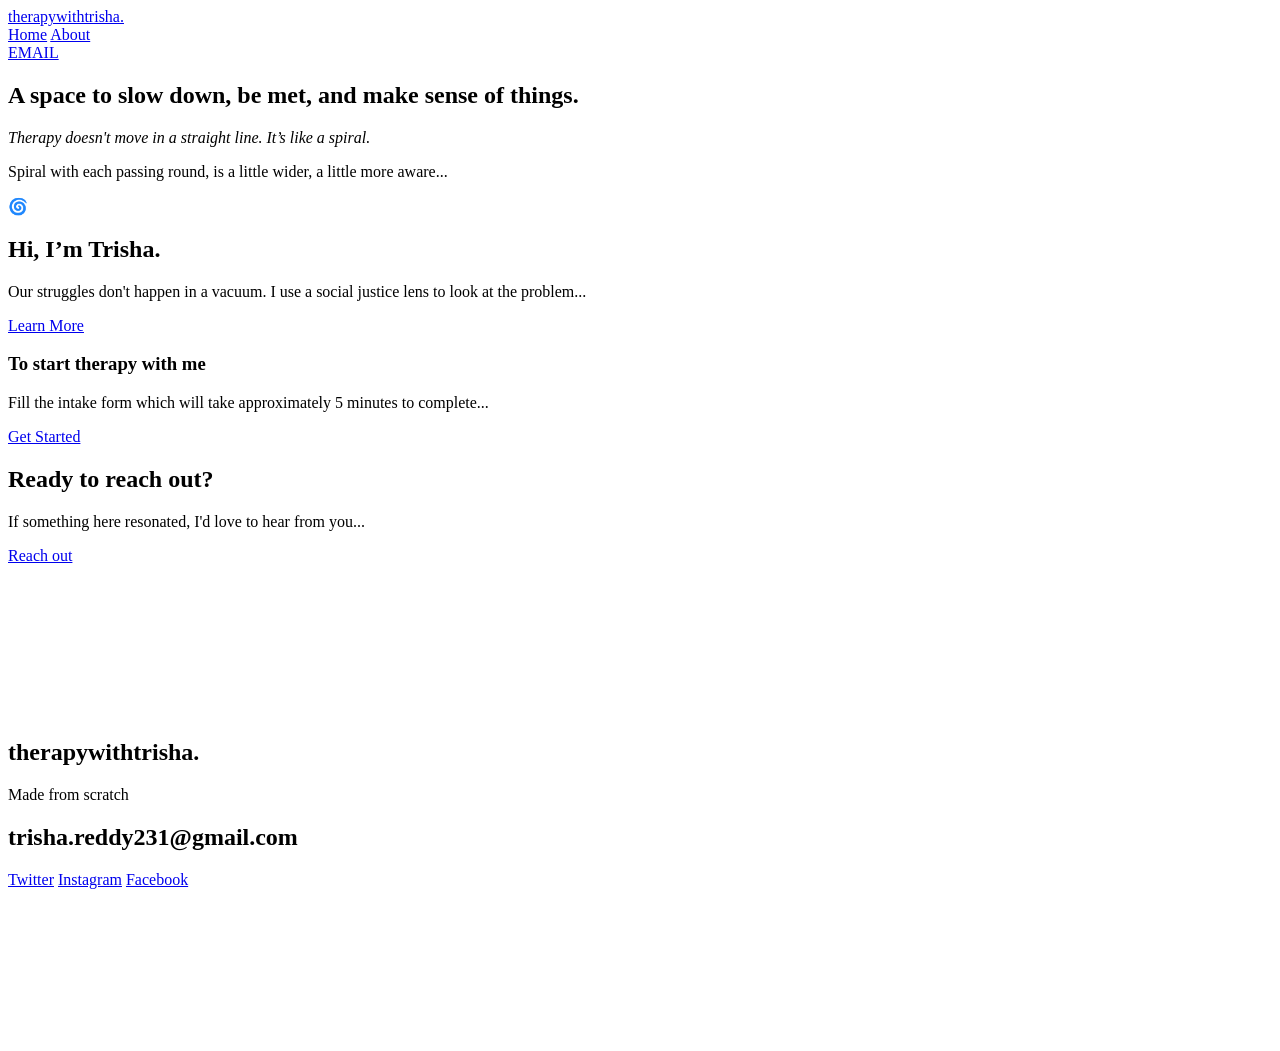
==== index.html @ 85e1a554 "barebones" ====
<!DOCTYPE html>
<html lang="en">
<head>
    <meta charset="UTF-8">
    <meta name="viewport" content="width=device-width, initial-scale=1.0">
    <title>therapywithtrisha.</title>
    <link rel="stylesheet" href="styles.css">
</head>
<body>

    <div id="floatingCart" class="hidden"></div>

    <header class="site-header">
        <div class="logo"><a href="/">therapywithtrisha.</a></div>
        <nav class="main-nav">
            <a href="/" class="active">Home</a>
            <a href="/about">About</a>
        </nav>
        <div class="header-cta">
            <a href="mailto:trisha.reddy231@gmail.com?subject=New%20Intake" class="btn-email">EMAIL</a>
        </div>
    </header>

    <main id="page">
        
        <section class="page-section section-bright grid-engine" id="hero">
            <div class="text-block title-block">
                <h1>A space to slow down, be met, and make sense of things.</h1>
            </div>
            <div class="text-block body-block">
                <p><em>Therapy doesn't move in a straight line. It’s like a spiral.</em></p>
                <p>Spiral with each passing round, is a little wider, a little more aware...</p>
            </div>
            <div class="image-block spinning-spiral">
                <div class="spiral-graphic">🌀</div>
            </div>
        </section>

        <section class="page-section section-light grid-engine" id="intro">
            <div class="text-block">
                <h2>Hi, I’m Trisha.</h2>
                <p>Our struggles don't happen in a vacuum. I use a social justice lens to look at the problem...</p>
                <a href="/about" class="btn-primary">Learn More</a>
            </div>
        </section>

        <section class="page-section section-bright grid-engine" id="onboarding">
            <div class="text-block">
                <h3>To start therapy with me</h3>
                <p>Fill the intake form which will take approximately 5 minutes to complete...</p>
                <a href="https://forms.gle/PwJtNZRv6sQgYvtK6" target="_blank" class="btn-primary">Get Started</a>
            </div>
        </section>

        <section class="page-section section-bright interactive-bg" id="final-cta">
            <div class="text-block">
                <h2>Ready to reach out?</h2>
                <p>If something here resonated, I'd love to hear from you...</p>
                <a href="mailto:trisha.reddy231@gmail.com?subject=New%20Intake" class="btn-primary">Reach out</a>
            </div>
            <canvas id="canvas-conic"></canvas>
        </section>

    </main>

    <footer class="site-footer interactive-bg">
        <div class="footer-left">
            <h2>therapywithtrisha.</h2>
            <p>Made from scratch</p>
        </div>
        <div class="footer-right">
            <h2>trisha.reddy231@gmail.com</h2>
            <div class="social-links">
                <a href="#">Twitter</a>
                <a href="#">Instagram</a>
                <a href="#">Facebook</a>
            </div>
        </div>
        <canvas id="canvas-radial"></canvas>
    </footer>

    <script src="script.js"></script>
</body>
</html>
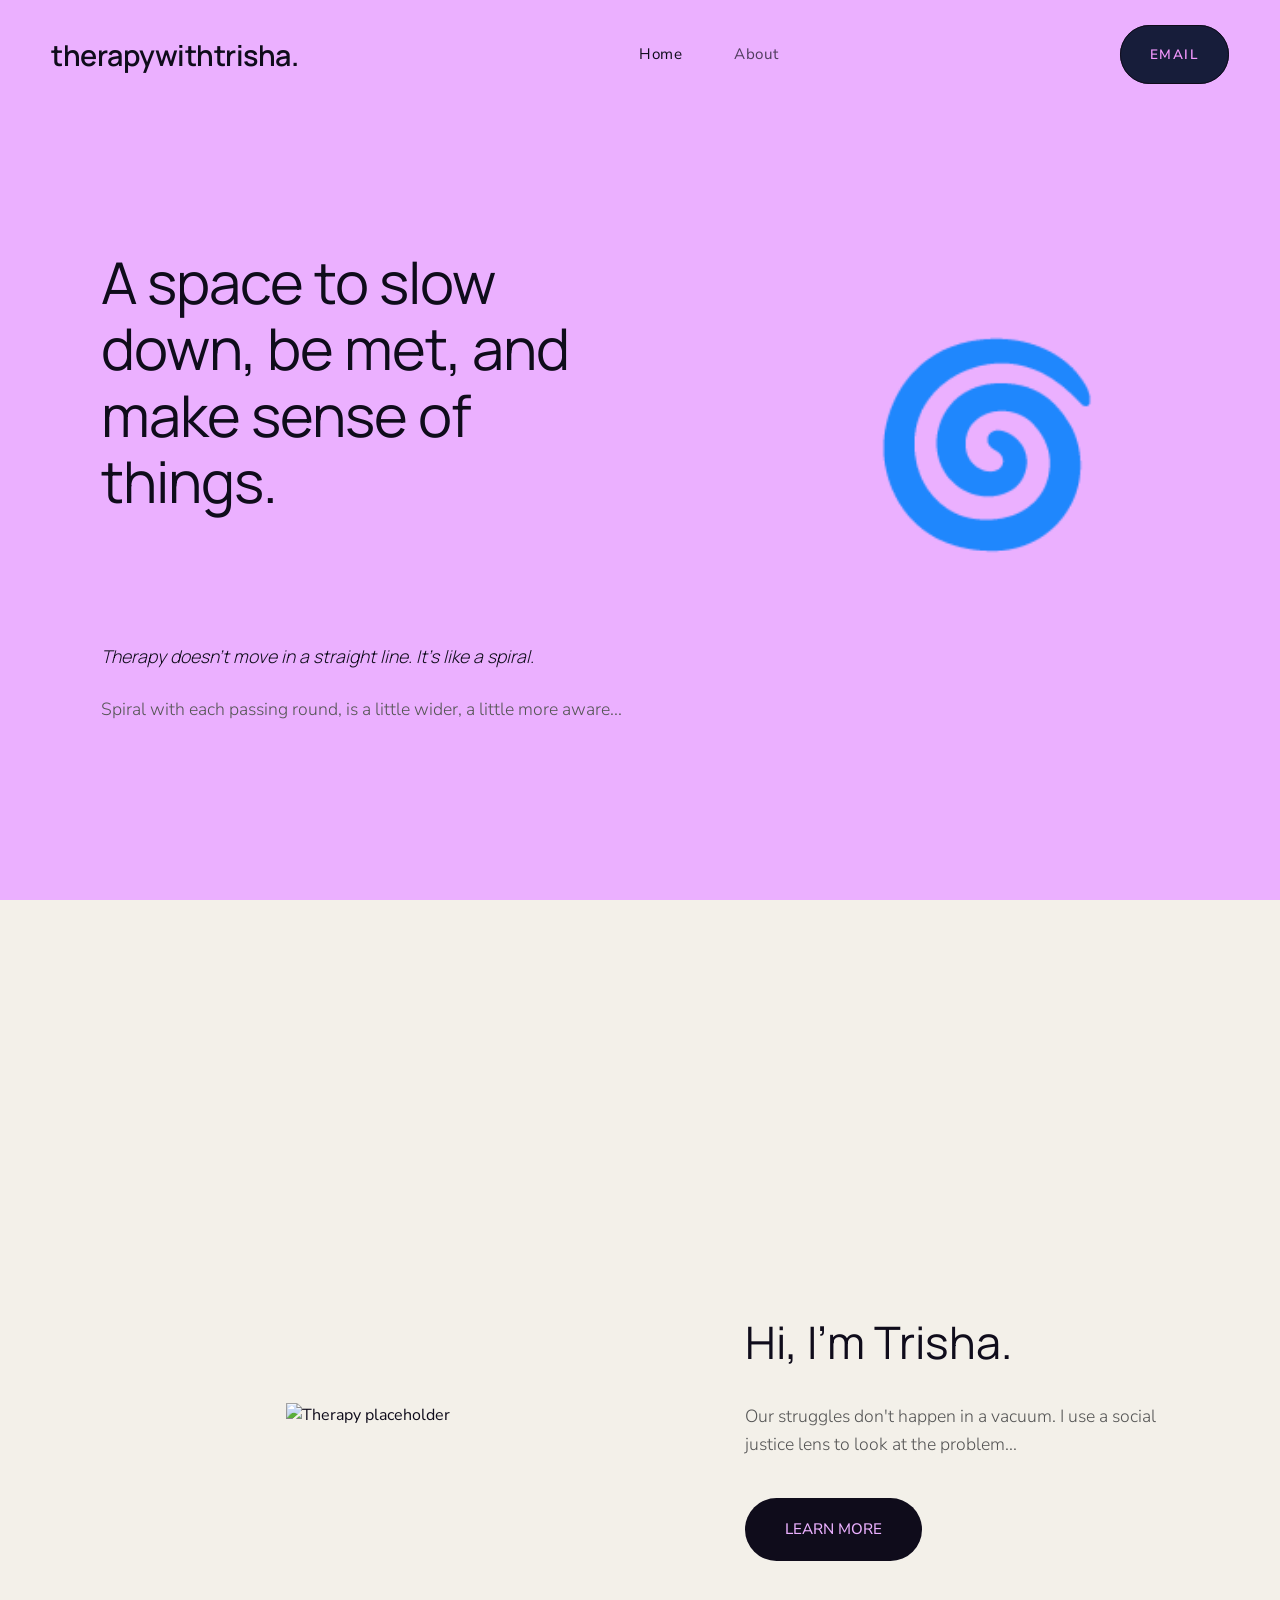
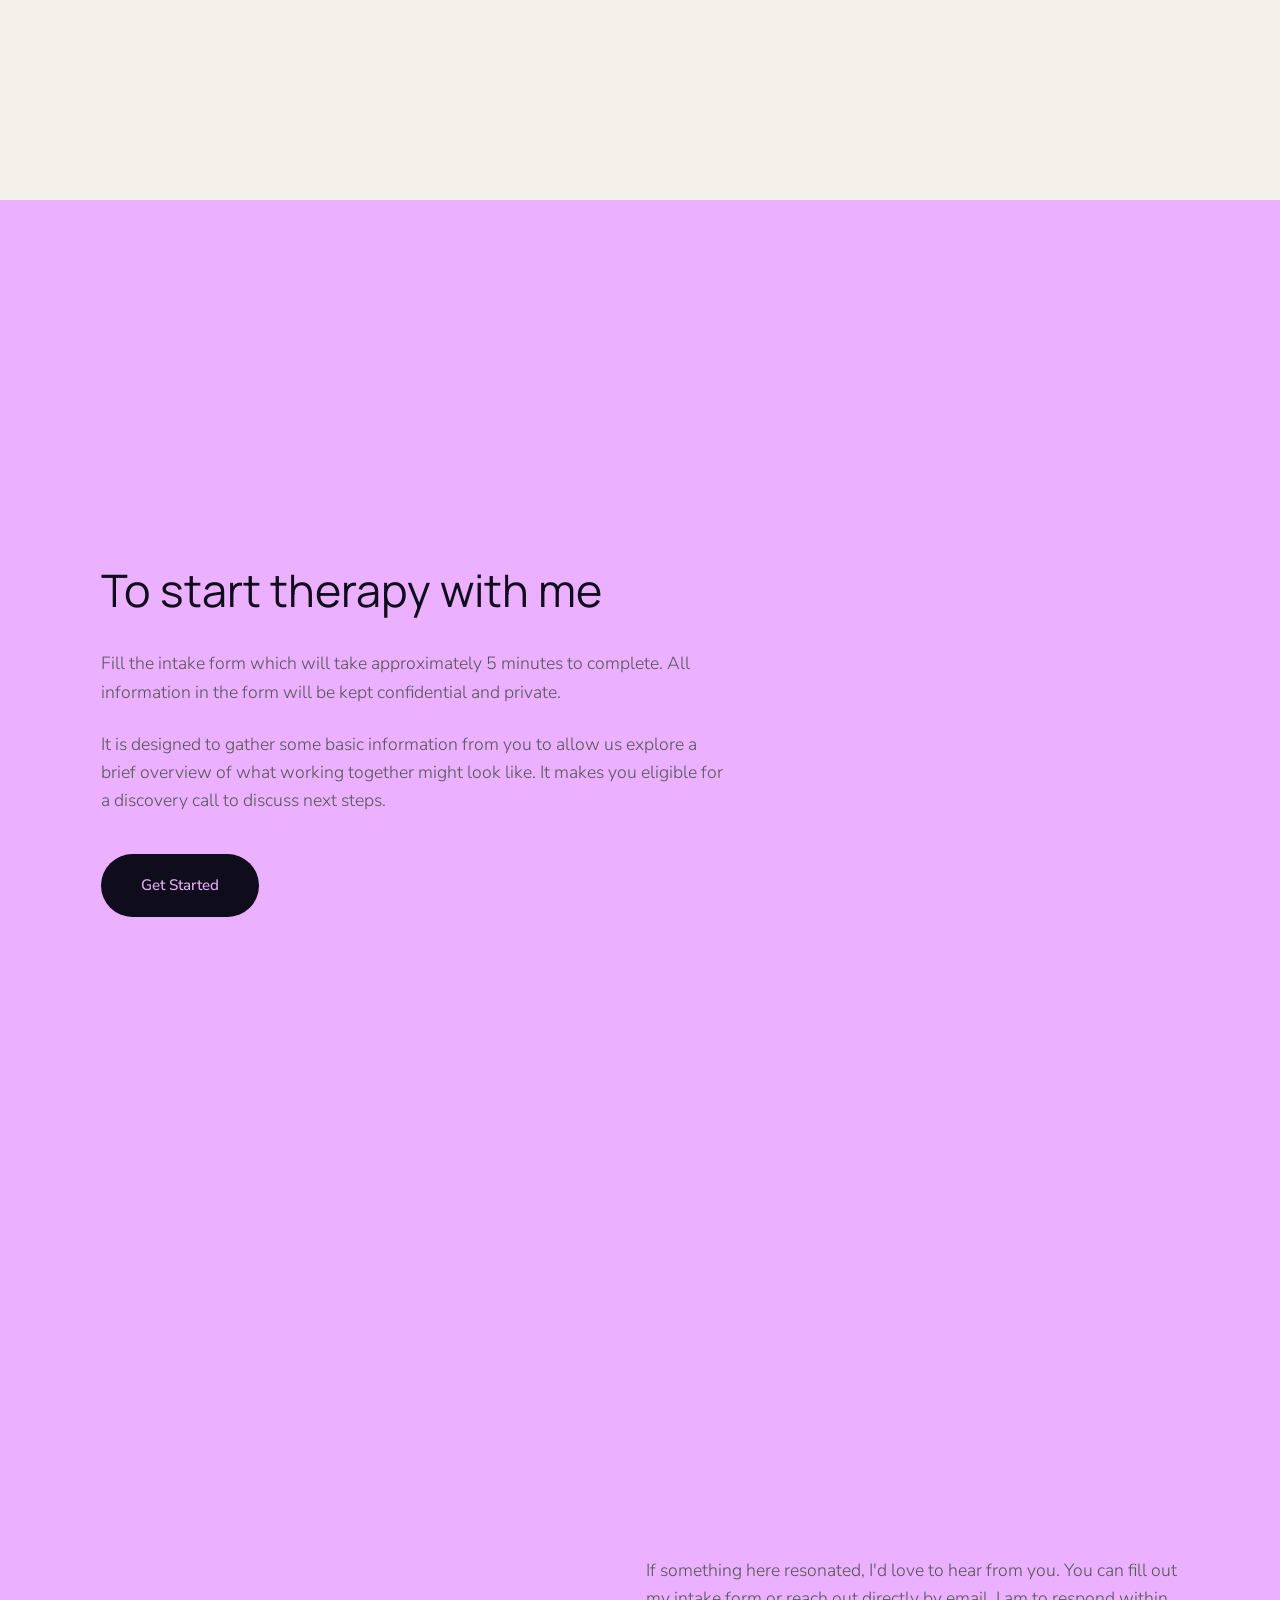
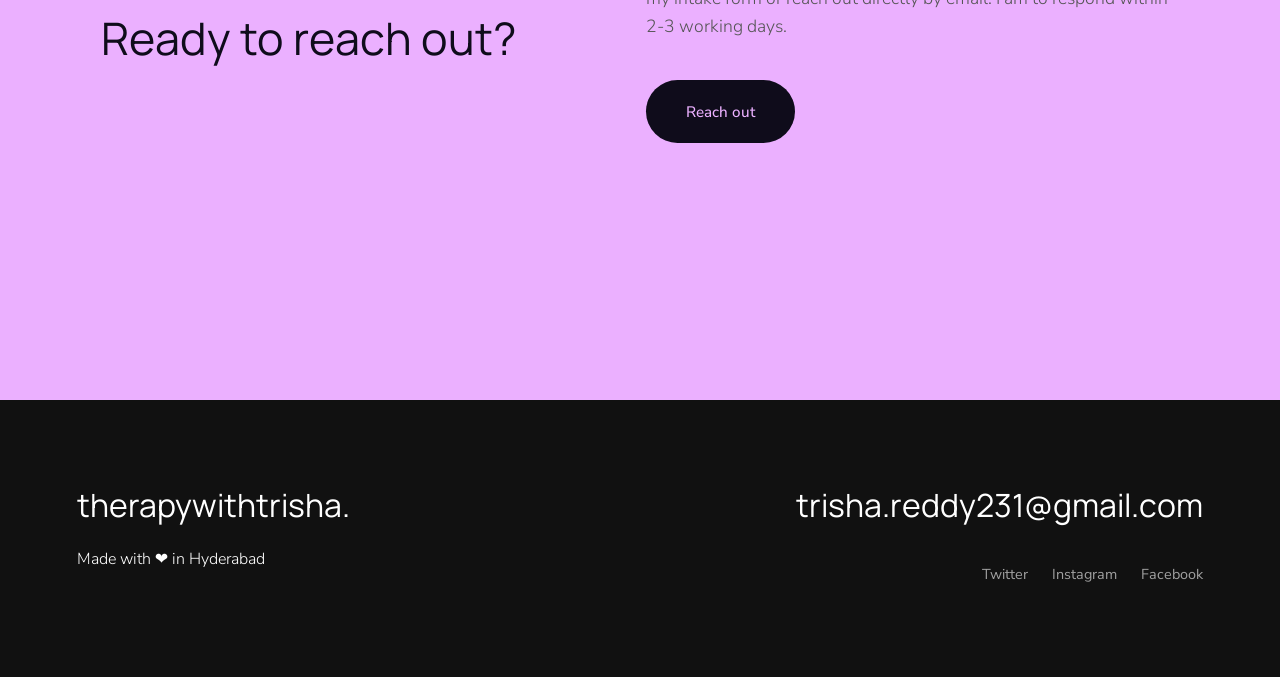
==== commit c46a5aff: "views in place" ====
--- a/index.html
+++ b/index.html
@@ -8,13 +8,13 @@
 </head>
 <body>
 
-    <div id="floatingCart" class="hidden"></div>
+    <!-- <div id="floatingCart" class="hidden"></div> -->
 
     <header class="site-header">
         <div class="logo"><a href="/">therapywithtrisha.</a></div>
         <nav class="main-nav">
             <a href="/" class="active">Home</a>
-            <a href="/about">About</a>
+            <a href="/about.html">About</a>
         </nav>
         <div class="header-cta">
             <a href="mailto:trisha.reddy231@gmail.com?subject=New%20Intake" class="btn-email">EMAIL</a>
@@ -37,26 +37,34 @@
         </section>
 
         <section class="page-section section-light grid-engine" id="intro">
+            <div class="image-block">
+                <img src="https://via.placeholder.com/400x500" alt="Therapy placeholder">
+            </div>
             <div class="text-block">
-                <h2>Hi, I’m Trisha.</h2>
+                <h2>Hi, I'm Trisha.</h2>
                 <p>Our struggles don't happen in a vacuum. I use a social justice lens to look at the problem...</p>
-                <a href="/about" class="btn-primary">Learn More</a>
+                <a href="/about.html" class="btn-primary">LEARN MORE</a>
             </div>
         </section>
 
         <section class="page-section section-bright grid-engine" id="onboarding">
             <div class="text-block">
                 <h3>To start therapy with me</h3>
-                <p>Fill the intake form which will take approximately 5 minutes to complete...</p>
+                <p>Fill the intake form which will take approximately 5 minutes to complete. All information in the form will be kept confidential and private. </p>
+                <p>It is designed to gather some basic information from you to allow us explore a brief overview of what working together might look like. It makes you eligible for a discovery call to discuss next steps.</p>
                 <a href="https://forms.gle/PwJtNZRv6sQgYvtK6" target="_blank" class="btn-primary">Get Started</a>
             </div>
         </section>
 
-        <section class="page-section section-bright interactive-bg" id="final-cta">
+        <section class="page-section section-bright interactive-bg grid-engine" id="final-cta">
             <div class="text-block">
                 <h2>Ready to reach out?</h2>
-                <p>If something here resonated, I'd love to hear from you...</p>
-                <a href="mailto:trisha.reddy231@gmail.com?subject=New%20Intake" class="btn-primary">Reach out</a>
+            </div>
+            <div class="cta-image">
+                <div>
+                    <p>If something here resonated, I'd love to hear from you. You can fill out my intake form or reach out directly by email. I am to respond within 2-3 working days.</p>
+                    <a href="mailto:trisha.reddy231@gmail.com?subject=New%20Intake" class="btn-primary">Reach out</a>
+                </div>
             </div>
             <canvas id="canvas-conic"></canvas>
         </section>
@@ -66,7 +74,7 @@
     <footer class="site-footer interactive-bg">
         <div class="footer-left">
             <h2>therapywithtrisha.</h2>
-            <p>Made from scratch</p>
+            <p>Made with ❤️ in Hyderabad</p>
         </div>
         <div class="footer-right">
             <h2>trisha.reddy231@gmail.com</h2>
--- a/styles.css
+++ b/styles.css
@@ -0,0 +1,429 @@
+/* ==========================================================================
+   1. GLOBAL VARIABLES & RESET
+   ========================================================================== */
+@import url('https://fonts.googleapis.com/css2?family=Manrope:wght@400;600;700&family=Nunito+Sans:wght@300;400;500;600;700&display=swap');
+
+:root {
+    --bg-bright: #EBB0FF;       /* Vivid Orchid Pink from screenshot */
+    --bg-light: #f3f0e9;        /* Slightly warmer warm gray */
+    --text-primary: #0F0C1B;    /* Off-black */
+    --btn-primary-bg: hsl(229.71, 43.21%, 15.88%);   /* Vivid Orchid Pink from screenshot */
+    --text-muted: #555555;      /* Charcoal */
+    --font-heading: 'Manrope', sans-serif;
+    --font-sans: 'Nunito Sans', system-ui, sans-serif;
+    --site-max-width: 1500px;
+    --gutter: 11px;
+}
+
+* {
+    box-sizing: border-box;
+    margin: 0;
+    padding: 0;
+}
+
+body {
+    background-color: var(--bg-bright);
+    color: var(--text-primary);
+    font-family: var(--font-sans);
+    line-height: 1.6;
+    overflow-x: hidden;
+    -webkit-font-smoothing: antialiased;
+}
+
+/* ==========================================================================
+   2. SITE HEADER (STUCK TO TOP)
+   ========================================================================== */
+.site-header {
+    position: fixed;
+    top: 0;
+    left: 0;
+    width: 100%;
+    display: flex;
+    justify-content: space-between;
+    align-items: center;
+    padding: 2rem 4vw;
+    background-color: var(--bg-bright);
+    backdrop-filter: blur(8px);
+    z-index: 1000;
+}
+
+.site-header .logo a {
+    font-family: var(--font-heading);
+    font-size: 1.8rem;
+    font-weight: 600;
+    text-decoration: none;
+    color: var(--text-primary);
+    letter-spacing: -0.5px;
+}
+
+.main-nav a {
+    text-decoration: none;
+    color: var(--text-primary);
+    margin: 0 1.5rem;
+    font-size: 0.95rem;
+    letter-spacing: 0.5px;
+    opacity: 0.7;
+    transition: opacity 0.2s ease;
+}
+
+.main-nav a.active, .main-nav a:hover {
+    opacity: 1;
+}
+
+.btn-email {
+    text-decoration: none;
+    color: hsl(294.17,100%,79.8%);
+    border: 1px solid var(--text-primary);
+    border-radius: 100px;
+    padding: 1.2rem 1.8rem;
+    font-size: 0.85rem;
+    letter-spacing: 1.5px;
+    font-weight: 600;
+    background: var(--btn-primary-bg);
+    transition: all 0.3s ease;
+}
+
+.btn-email:hover {
+    background-color: var(--text-primary);
+    color: var(--bg-bright);
+}
+
+/* ==========================================================================
+   3. THE FLUID GRID ENGINE (THE HEART OF THE CLONE)
+   ========================================================================== */
+.page-section {
+    position: relative;
+    padding: 140px 4vw 80px 4vw;
+    min-height: 100vh;
+    display: flex;
+    align-items: center;
+}
+
+.section-bright { background-color: var(--bg-bright); }
+.section-light { background-color: var(--bg-light); }
+
+/* Desktop 24-Column Matrix */
+.grid-engine {
+    display: grid;
+    width: 100%;
+    max-width: var(--site-max-width);
+    margin: 0 auto;
+    row-gap: var(--gutter);
+    column-gap: var(--gutter);
+    grid-template-columns: repeat(24, minmax(0, 1fr));
+}
+
+/* Explicit Block Assignments via Grid Coordinates */
+#hero .title-block {
+    grid-area: 4 / 2 / 12 / 13; /* row-start / col-start / row-end / col-end */
+}
+
+#hero .body-block {
+    grid-area: 12 / 2 / 24 / 14;
+}
+
+#hero .spinning-spiral {
+    grid-area: 4 / 15 / 18 / 25;
+    display: flex;
+    justify-content: center;
+    align-items: center;
+}
+
+#intro .text-block {
+    grid-area: 5 / 15 / 15 / 24;
+    text-align: left;
+}
+
+#intro .image-block {
+    grid-area: 3 / 2 / 16 / 13;
+    display: flex;
+    justify-content: center;
+    align-items: center;
+}
+
+#onboarding .text-block {
+    grid-area: 4 / 2 / 12 / 15;
+}
+
+#final-cta .text-block {
+    grid-area: 4 / 2 / 14 / 12;
+}
+
+#final-cta .cta-image {
+    grid-area: 4 / 13 / 14 / 24;
+    display: flex;
+    justify-content: center;
+    align-items: center;
+}
+
+/* ==========================================================================
+   4. TYPOGRAPHY & ELEMENTS
+   ========================================================================== */
+h1 {
+    font-family: var(--font-heading);
+    font-size: clamp(2.5rem, 4.5vw, 4.2rem);
+    font-weight: 400;
+    line-height: 1.15;
+    letter-spacing: -1px;
+}
+
+h2, h3 {
+    font-family: var(--font-heading);
+    font-size: clamp(2rem, 3.5vw, 3rem);
+    font-weight: 400;
+    margin-bottom: 1.5rem;
+}
+
+p {
+    font-size: clamp(1.1rem, 1.3vw, 1.35rem);
+    color: var(--text-muted);
+    margin-bottom: 1.5rem;
+    font-weight: 300;
+}
+
+p em {
+    font-family: var(--font-heading);
+    font-size: 1.25 times;
+    color: var(--text-primary);
+}
+
+.btn-primary {
+    display: inline-block;
+    text-decoration: none;
+    background-color: var(--text-primary);
+    border-radius: 100px;
+    color: var(--bg-bright);
+    padding: 1.2rem 2.5rem;
+    font-size: 0.95rem;
+    font-weight: 500;
+    transition: opacity 0.2s ease;
+    margin-top: 1rem;
+}
+
+.btn-primary:hover {
+    opacity: 0.9;
+}
+
+/* Animated Spiral Placeholder */
+.spiral-graphic {
+    font-size: 12rem;
+    animation: smooth-spin 20s linear infinite;
+    transform-origin: center;
+}
+
+@keyframes smooth-spin {
+    from { transform: rotate(0deg); }
+    to { transform: rotate(360deg); }
+}
+
+/* ==========================================================================
+   5. FOOTER ARCHITECTURE
+   ========================================================================== */
+.site-footer {
+    position: relative;
+    background-color: #111111;
+    color: #ffffff;
+    padding: 5rem 6vw;
+    display: grid;
+    grid-template-columns: 1fr 1fr;
+    gap: 4rem;
+    align-items: flex-start;
+}
+
+.footer-left {
+    display: flex;
+    flex-direction: column;
+    position: relative;
+    z-index: 2;
+}
+
+.footer-right {
+    display: flex;
+    flex-direction: column;
+    align-items: flex-end;
+    position: relative;
+    z-index: 2;
+}
+
+.site-footer h2 {
+    font-family: var(--font-heading);
+    font-size: 2rem;
+    color: #ffffff;
+    margin-bottom: 1rem;
+}
+
+.site-footer p {
+    color: #ffffff;
+    font-size: 1rem;
+}
+
+.site-footer .social-links {
+    display: flex;
+    gap: 1.5rem;
+    margin-top: 1rem;
+}
+
+.site-footer .social-links a {
+    color: #ffffff;
+    text-decoration: none;
+    font-size: 0.9rem;
+    opacity: 0.6;
+    transition: opacity 0.2s ease;
+}
+
+.site-footer .social-links a:hover {
+    opacity: 1;
+}
+
+/* Interactive Background Overlays */
+canvas {
+    position: absolute;
+    top: 0;
+    left: 0;
+    width: 100%;
+    height: 100%;
+    z-index: 1;
+    pointer-events: none; /* Let pointer events fall through to elements */
+}
+
+/* ==========================================================================
+   6. RESPONSIVE ENGINE (FALLBACK TO 8-COLUMN MATRIX FOR MOBILE)
+   ========================================================================== */
+@media (max-width: 960px) {
+    .site-header { padding: 1.5rem 6vw; }
+    .main-nav { display: none; } /* Standard collapse behavior */
+
+    .grid-engine {
+        grid-template-columns: repeat(8, minmax(0, 1fr));
+    }
+
+    /* Collapse items into stacks on mobile viewports */
+    #hero .title-block, #hero .body-block, #hero .spinning-spiral,
+    #intro .text-block, #intro .image-block, 
+    #onboarding .text-block,
+    #final-cta .text-block, #final-cta .cta-image {
+        grid-area: auto / 1 / auto / -1; 
+        text-align: left;
+    }
+    
+    .page-section {
+        padding: 100px 6vw 40px 6vw;
+        min-height: auto;
+    }
+    
+    .spiral-graphic {
+        font-size: 6rem;
+        margin: 2rem 0;
+    }
+
+    .site-footer {
+        grid-template-columns: 1fr;
+        text-align: left;
+    }
+
+    .footer-right {
+        align-items: flex-start;
+    }
+}
+
+/* ==========================================================================
+   ABOUT PAGE EXPLICIT GRID ENGINE
+   ========================================================================== */
+
+/* Section 1: About Hero with Gradient */
+#about-hero {
+    background: linear-gradient(180deg, #EBB0FF 0%, rgba(235, 176, 255, 0) 100%);
+}
+
+#about-hero .about-title {
+    grid-area: 4 / 2 / 8 / 14;
+}
+
+#about-hero .about-tagline {
+    grid-area: 11 / 2 / 15 / 14;
+}
+
+#about-hero .about-profile-img {
+    grid-area: 2 / 16 / 13 / 25;
+    display: flex;
+    justify-content: center;
+    align-items: center;
+}
+
+#about-hero .about-profile-img img {
+    width: 100%;
+    height: 100%;
+    object-fit: cover;
+}
+
+/* Section 2 Grid Setup */
+#about-approach .approach-header {
+    grid-area: 1 / 2 / 4 / 25;
+    text-align: center;
+}
+
+#about-approach .approach-statement {
+    grid-area: 4 / 2 / 16 / 25;
+}
+
+/* Section 3 Grid Setup */
+#about-framework .framework-title {
+    grid-area: 1 / 2 / 3 / 25;
+}
+
+#about-framework .framework-list-left {
+    grid-area: 6 / 2 / 11 / 13;
+}
+
+#about-framework .framework-list-right {
+    grid-area: 6 / 14 / 11 / 25;
+}
+
+#about-framework .framework-modal {
+    grid-area: 12 / 2 / 20 / 24;
+}
+
+/* Specific Content Stylings */
+.large-prose {
+    font-size: clamp(1.2rem, 1.8vw, 1.7rem);
+    line-height: 1.4;
+}
+
+.highlight-line {
+    font-weight: 500;
+    letter-spacing: 0.5px;
+    border-bottom: 2px solid var(--text-primary);
+    padding-bottom: 8px;
+    display: inline-block;
+}
+
+.pillars-stack p {
+    font-family: var(--font-sans);
+    font-weight: 700;
+    margin-bottom: 0.75rem;
+    text-transform: uppercase;
+    font-size: 1rem;
+    letter-spacing: 1px;
+}
+
+/* Custom list styling to mimic Squarespace layouts */
+#about-framework ul {
+    list-style-type: square;
+    padding-left: 1.25rem;
+}
+
+#about-framework li {
+    font-size: 1.2rem;
+    margin-bottom: 1rem;
+    color: var(--text-muted);
+}
+
+/* Mobile Adaptive Override for About sections */
+@media (max-width: 767px) {
+    #about-page .grid-engine > div,
+    #about-page .grid-engine > section {
+        grid-area: auto / 1 / auto / -1 !important;
+        text-align: left !important;
+    }
+    #about-approach .approach-header { text-align: left; }
+}
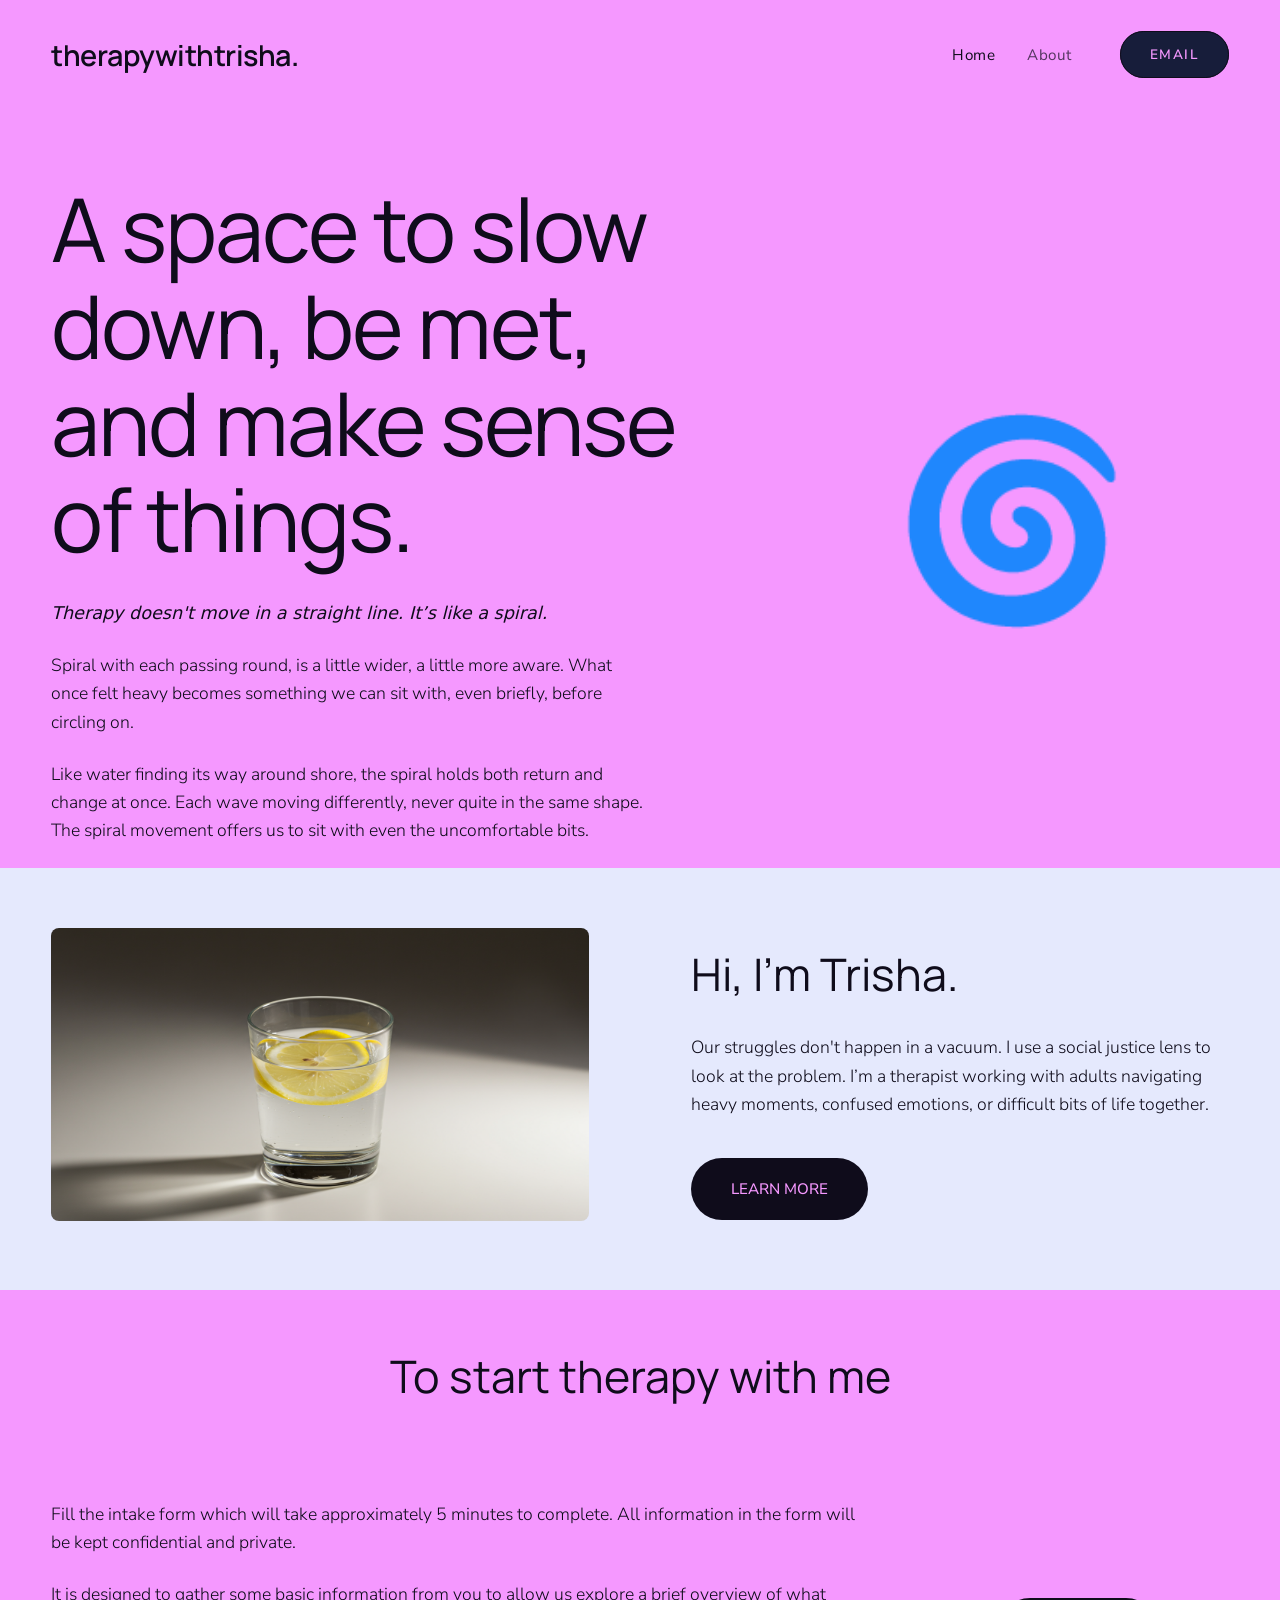
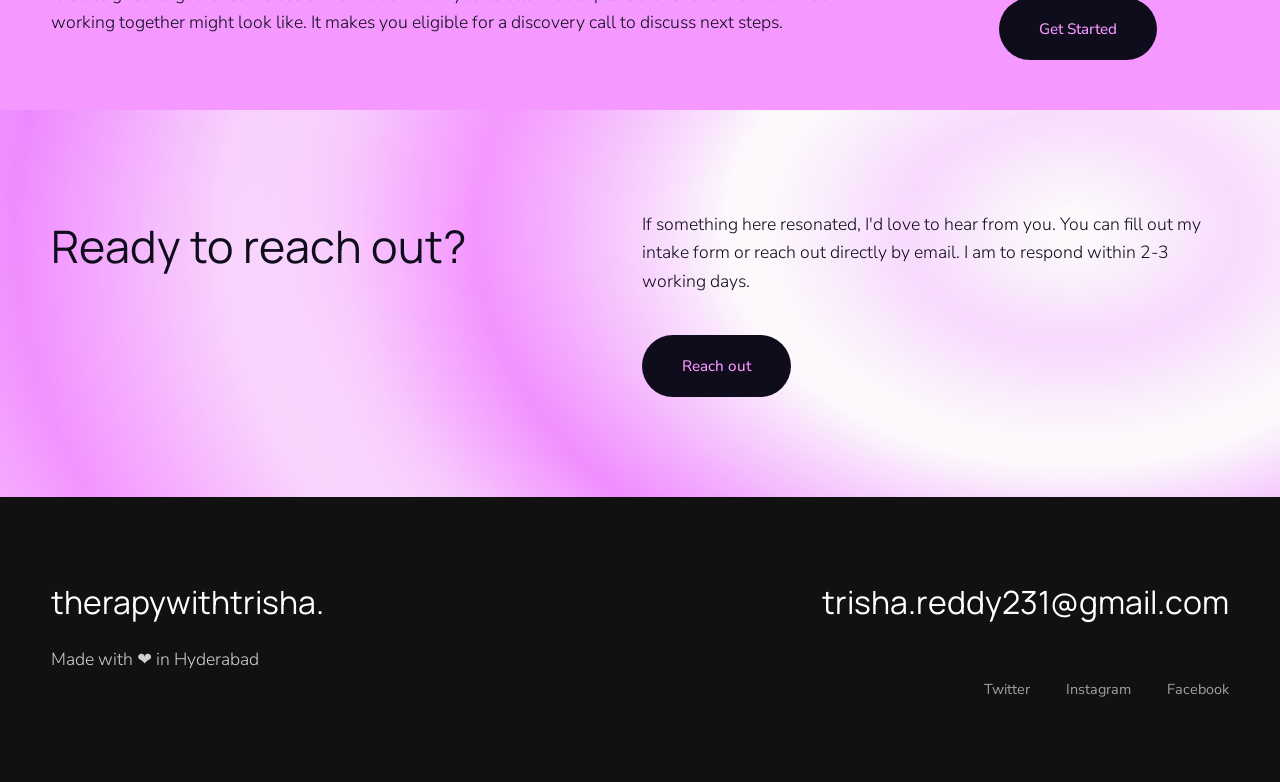
==== commit 7ff96079: "main out" ====
--- a/index.html
+++ b/index.html
@@ -11,57 +11,81 @@
     <!-- <div id="floatingCart" class="hidden"></div> -->
 
     <header class="site-header">
-        <div class="logo"><a href="/">therapywithtrisha.</a></div>
-        <nav class="main-nav">
-            <a href="/" class="active">Home</a>
-            <a href="/about.html">About</a>
-        </nav>
-        <div class="header-cta">
-            <a href="mailto:trisha.reddy231@gmail.com?subject=New%20Intake" class="btn-email">EMAIL</a>
+        <div class="header-container">
+            <div class="logo"><a href="/">therapywithtrisha.</a></div>
+            <div class="header-right">
+                <button class="menu-toggle" aria-label="Toggle Menu">
+                    <span></span>
+                    <span></span>
+                    <span></span>
+                </button>
+                <nav class="main-nav">
+                    <a href="/" class="active">Home</a>
+                    <a href="/about.html">About</a>
+                </nav>
+                <div class="header-cta">
+                    <a href="mailto:trisha.reddy231@gmail.com?subject=New%20Intake" class="btn-email">EMAIL</a>
+                </div>
+            </div>
         </div>
     </header>
 
     <main id="page">
         
         <section class="page-section section-bright grid-engine" id="hero">
-            <div class="text-block title-block">
-                <h1>A space to slow down, be met, and make sense of things.</h1>
+            <div class="hero-left">
+                <div class="text-block title-block">
+                    <h1>A space to slow down, be met, and make sense of things.</h1>
+                </div>
+                <div class="text-block body-block">
+                    <p><i>Therapy doesn't move in a straight line. It’s like a spiral.</i></p>
+                    <p>Spiral with each passing round, is a little wider, a little more aware. What once felt heavy becomes something we can sit with, even briefly, before circling on. </p>
+                    <p>Like water finding its way around shore, the spiral holds both return and change at once. Each wave moving differently, never quite in the same shape. The spiral movement offers us to sit with even the uncomfortable bits. </p>
+                </div>
             </div>
-            <div class="text-block body-block">
-                <p><em>Therapy doesn't move in a straight line. It’s like a spiral.</em></p>
-                <p>Spiral with each passing round, is a little wider, a little more aware...</p>
-            </div>
-            <div class="image-block spinning-spiral">
-                <div class="spiral-graphic">🌀</div>
+            <div class="hero-right">
+                <div class="image-block spinning-spiral">
+                    <div class="spiral-graphic">🌀</div>
+                </div>
             </div>
         </section>
 
-        <section class="page-section section-light grid-engine" id="intro">
-            <div class="image-block">
-                <img src="https://via.placeholder.com/400x500" alt="Therapy placeholder">
-            </div>
-            <div class="text-block">
-                <h2>Hi, I'm Trisha.</h2>
-                <p>Our struggles don't happen in a vacuum. I use a social justice lens to look at the problem...</p>
-                <a href="/about.html" class="btn-primary">LEARN MORE</a>
+        <section class="page-section section-intro grid-engine" id="intro">
+            <div class="intro-container">
+                <div class="intro-left">
+                    <div class="image-block">
+                        <img src="media/temp.png" alt="Therapy placeholder">
+                    </div>
+                </div>
+                <div class="intro-right">
+                    <div class="text-block">
+                        <h2>Hi, I'm Trisha.</h2>
+                        <p>Our struggles don't happen in a vacuum. I use a social justice lens to look at the problem. I’m a therapist working with adults navigating heavy moments, confused emotions, or difficult bits of life together.</p>
+                        <a href="/about.html" class="btn-primary">LEARN MORE</a>
+                    </div>
+                </div>
             </div>
         </section>
 
         <section class="page-section section-bright grid-engine" id="onboarding">
-            <div class="text-block">
-                <h3>To start therapy with me</h3>
-                <p>Fill the intake form which will take approximately 5 minutes to complete. All information in the form will be kept confidential and private. </p>
-                <p>It is designed to gather some basic information from you to allow us explore a brief overview of what working together might look like. It makes you eligible for a discovery call to discuss next steps.</p>
-                <a href="https://forms.gle/PwJtNZRv6sQgYvtK6" target="_blank" class="btn-primary">Get Started</a>
+            <h3>To start therapy with me</h3>
+            <div class="onboarding-content">
+                <div class="onboarding-text">
+                    <p>Fill the intake form which will take approximately 5 minutes to complete. All information in the form will be kept confidential and private. </p>
+                    <p>It is designed to gather some basic information from you to allow us explore a brief overview of what working together might look like. It makes you eligible for a discovery call to discuss next steps.</p>
+                </div>
+                <div class="onboarding-action">
+                    <a href="https://forms.gle/PwJtNZRv6sQgYvtK6" target="_blank" class="btn-primary">Get Started</a>
+                </div>
             </div>
         </section>
 
         <section class="page-section section-bright interactive-bg grid-engine" id="final-cta">
-            <div class="text-block">
-                <h2>Ready to reach out?</h2>
-            </div>
-            <div class="cta-image">
-                <div>
+            <div class="cta-container">
+                <div class="cta-left">
+                    <h2>Ready to reach out?</h2>
+                </div>
+                <div class="cta-right">
                     <p>If something here resonated, I'd love to hear from you. You can fill out my intake form or reach out directly by email. I am to respond within 2-3 working days.</p>
                     <a href="mailto:trisha.reddy231@gmail.com?subject=New%20Intake" class="btn-primary">Reach out</a>
                 </div>
@@ -72,19 +96,21 @@
     </main>
 
     <footer class="site-footer interactive-bg">
-        <div class="footer-left">
-            <h2>therapywithtrisha.</h2>
-            <p>Made with ❤️ in Hyderabad</p>
+        <div class="footer-container">
+            <div class="footer-left">
+                <h2>therapywithtrisha.</h2>
+                <p>Made with ❤️ in Hyderabad</p>
+            </div>
+            <div class="footer-right">
+                <h2>trisha.reddy231@gmail.com</h2>
+                <div class="social-links">
+                    <a href="#">Twitter</a>
+                    <a href="#">Instagram</a>
+                    <a href="#">Facebook</a>
+                </div>
+            </div>
+            <canvas id="canvas-radial"></canvas>
         </div>
-        <div class="footer-right">
-            <h2>trisha.reddy231@gmail.com</h2>
-            <div class="social-links">
-                <a href="#">Twitter</a>
-                <a href="#">Instagram</a>
-                <a href="#">Facebook</a>
-            </div>
-        </div>
-        <canvas id="canvas-radial"></canvas>
     </footer>
 
     <script src="script.js"></script>
--- a/styles.css
+++ b/styles.css
@@ -4,11 +4,11 @@
 @import url('https://fonts.googleapis.com/css2?family=Manrope:wght@400;600;700&family=Nunito+Sans:wght@300;400;500;600;700&display=swap');
 
 :root {
-    --bg-bright: #EBB0FF;       /* Vivid Orchid Pink from screenshot */
+    --bg-bright: #F598FF;       /* Vivid Orchid Pink from screenshot */
     --bg-light: #f3f0e9;        /* Slightly warmer warm gray */
     --text-primary: #0F0C1B;    /* Off-black */
     --btn-primary-bg: hsl(229.71, 43.21%, 15.88%);   /* Vivid Orchid Pink from screenshot */
-    --text-muted: #555555;      /* Charcoal */
+    --text-muted: #1a1a1a;      /* Charcoal */
     --font-heading: 'Manrope', sans-serif;
     --font-sans: 'Nunito Sans', system-ui, sans-serif;
     --site-max-width: 1500px;
@@ -38,13 +38,57 @@
     top: 0;
     left: 0;
     width: 100%;
-    display: flex;
-    justify-content: space-between;
-    align-items: center;
-    padding: 2rem 4vw;
     background-color: var(--bg-bright);
     backdrop-filter: blur(8px);
     z-index: 1000;
+}
+
+.header-container {
+    max-width: var(--site-max-width);
+    margin: 0 auto;
+    padding: 2rem 4vw;
+    display: flex;
+    justify-content: space-between;
+    align-items: center;
+}
+
+.header-right {
+    display: flex;
+    align-items: center;
+    gap: 2rem;
+}
+
+.menu-toggle {
+    display: none;
+    flex-direction: column;
+    justify-content: space-between;
+    width: 30px;
+    height: 21px;
+    background: none;
+    border: none;
+    cursor: pointer;
+    padding: 0;
+    z-index: 1001;
+}
+
+.menu-toggle span {
+    display: block;
+    width: 100%;
+    height: 2px;
+    background-color: var(--text-primary);
+    transition: all 0.3s ease;
+}
+
+.menu-toggle.active span:nth-child(1) {
+    transform: translateY(9.5px) rotate(45deg);
+}
+
+.menu-toggle.active span:nth-child(2) {
+    opacity: 0;
+}
+
+.menu-toggle.active span:nth-child(3) {
+    transform: translateY(-9.5px) rotate(-45deg);
 }
 
 .site-header .logo a {
@@ -56,10 +100,15 @@
     letter-spacing: -0.5px;
 }
 
+.main-nav {
+    display: flex;
+    align-items: center;
+}
+
 .main-nav a {
     text-decoration: none;
     color: var(--text-primary);
-    margin: 0 1.5rem;
+    margin: 0 1rem;
     font-size: 0.95rem;
     letter-spacing: 0.5px;
     opacity: 0.7;
@@ -75,7 +124,7 @@
     color: hsl(294.17,100%,79.8%);
     border: 1px solid var(--text-primary);
     border-radius: 100px;
-    padding: 1.2rem 1.8rem;
+    padding: 0.8rem 1.8rem;
     font-size: 0.85rem;
     letter-spacing: 1.5px;
     font-weight: 600;
@@ -89,71 +138,158 @@
 }
 
 /* ==========================================================================
-   3. THE FLUID GRID ENGINE (THE HEART OF THE CLONE)
+   3. THE FLUID GRID ENGINE (SIMPLIFIED)
    ========================================================================== */
+.section-bright { background-color: var(--bg-bright); }
+.section-light { background-color: var(--bg-light); }
+.section-intro { background-color: #E5E9FD; }
+
 .page-section {
     position: relative;
-    padding: 140px 4vw 80px 4vw;
-    min-height: 100vh;
-    display: flex;
-    align-items: center;
-}
-
-.section-bright { background-color: var(--bg-bright); }
-.section-light { background-color: var(--bg-light); }
-
-/* Desktop 24-Column Matrix */
+    padding: 140px 0 80px 0;
+    /* min-height: 100vh; */
+    display: flex;
+    align-items: center;
+}
+
 .grid-engine {
-    display: grid;
-    width: 100%;
-    max-width: var(--site-max-width);
-    margin: 0 auto;
-    row-gap: var(--gutter);
-    column-gap: var(--gutter);
-    grid-template-columns: repeat(24, minmax(0, 1fr));
-}
-
-/* Explicit Block Assignments via Grid Coordinates */
+    width: 100%;
+    margin: 0 auto;
+    display: flex;
+    flex-direction: column;
+    gap: 4rem;
+}
+
+#hero, #onboarding {
+    max-width: var(--site-max-width);
+    margin: 0 auto;
+    padding: 0 4vw;
+}
+
+/* Specific Page Sections */
+#hero {
+    display: flex;
+    flex-direction: row;
+    align-items: center;
+    justify-content: space-between;
+    gap: 6rem;
+    padding-top: 180px; /* Increased to ensure it's below header */
+}
+
+.hero-left {
+    flex: 1.2;
+    display: flex;
+    flex-direction: column;
+}
+
+.hero-right {
+    flex: 0.8;
+    display: flex;
+    justify-content: center;
+    align-items: center;
+}
+
 #hero .title-block {
-    grid-area: 4 / 2 / 12 / 13; /* row-start / col-start / row-end / col-end */
+    width: 100%;
+    margin-bottom: 2rem;
 }
 
 #hero .body-block {
-    grid-area: 12 / 2 / 24 / 14;
+    max-width: 600px;
 }
 
 #hero .spinning-spiral {
-    grid-area: 4 / 15 / 18 / 25;
     display: flex;
     justify-content: center;
     align-items: center;
 }
 
-#intro .text-block {
-    grid-area: 5 / 15 / 15 / 24;
-    text-align: left;
-}
-
-#intro .image-block {
-    grid-area: 3 / 2 / 16 / 13;
-    display: flex;
+#intro {
+    display: flex;
+    flex-direction: row;
+    align-items: center;
+    gap: 0;
+    padding: 0;
+    min-height: auto;
+}
+
+.intro-left, .intro-right {
+    flex: 1;
+    width: 50%;
+    display: flex;
+    align-items: center;
+}
+
+.intro-container {
+    display: flex;
+    width: 100%;
+    max-width: var(--site-max-width);
+    margin: 0 auto;
+    align-items: center;
+}
+
+.intro-left {
     justify-content: center;
-    align-items: center;
-}
-
-#onboarding .text-block {
-    grid-area: 4 / 2 / 12 / 15;
-}
-
-#final-cta .text-block {
-    grid-area: 4 / 2 / 14 / 12;
-}
-
-#final-cta .cta-image {
-    grid-area: 4 / 13 / 14 / 24;
+    padding: 60px 4vw;
+}
+
+.intro-right {
+    padding: 60px 4vw;
+    justify-content: flex-start;
+}
+
+#intro .image-block img {
+    max-width: 100%;
+    height: auto;
+    max-height: 500px;
+    object-fit: contain;
+    border-radius: 8px;
+}
+
+#onboarding {
+    padding-top: 50px;
+    padding-bottom: 50px;
+}
+
+.onboarding-content {
+    display: flex;
+    gap: 4rem;
+}
+
+.onboarding-text {
+    flex: 0 0 69%;
+}
+
+.onboarding-action {
+    flex: 1;
     display: flex;
     justify-content: center;
-    align-items: center;
+    align-items: flex-end;
+}
+
+#final-cta {
+    padding: 100px 0;
+    position: relative;
+    overflow: hidden;
+}
+
+.cta-container {
+    display: flex;
+    max-width: var(--site-max-width);
+    margin: 0 auto;
+    padding: 0 4vw;
+    gap: 6rem;
+    align-items: flex-start;
+    position: relative;
+    z-index: 2;
+}
+
+.cta-left {
+    flex: 0 0 42%;
+}
+
+.cta-right {
+    flex: 1;
 }
 
 /* ==========================================================================
@@ -161,10 +297,10 @@
    ========================================================================== */
 h1 {
     font-family: var(--font-heading);
-    font-size: clamp(2.5rem, 4.5vw, 4.2rem);
+    font-size: clamp(3.5rem, 8vw, 5.5rem);
     font-weight: 400;
-    line-height: 1.15;
-    letter-spacing: -1px;
+    line-height: 1.1;
+    letter-spacing: -2px;
 }
 
 h2, h3 {
@@ -176,7 +312,7 @@
 
 p {
     font-size: clamp(1.1rem, 1.3vw, 1.35rem);
-    color: var(--text-muted);
+    color: var(--text-primary);
     margin-bottom: 1.5rem;
     font-weight: 300;
 }
@@ -217,32 +353,34 @@
 }
 
 /* ==========================================================================
-   5. FOOTER ARCHITECTURE
+   5. FOOTER ARCHITECTURE (SIMPLIFIED)
    ========================================================================== */
 .site-footer {
     position: relative;
     background-color: #111111;
     color: #ffffff;
-    padding: 5rem 6vw;
-    display: grid;
-    grid-template-columns: 1fr 1fr;
-    gap: 4rem;
+    padding: 5rem 0;
+}
+
+.footer-container {
+    max-width: var(--site-max-width);
+    margin: 0 auto;
+    padding: 0 4vw;
+    display: flex;
+    justify-content: space-between;
     align-items: flex-start;
 }
 
 .footer-left {
     display: flex;
     flex-direction: column;
-    position: relative;
-    z-index: 2;
 }
 
 .footer-right {
     display: flex;
     flex-direction: column;
     align-items: flex-end;
-    position: relative;
-    z-index: 2;
+    text-align: right;
 }
 
 .site-footer h2 {
@@ -254,17 +392,16 @@
 
 .site-footer p {
     color: #ffffff;
-    font-size: 1rem;
+    opacity: 0.8;
 }
 
 .site-footer .social-links {
-    display: flex;
-    gap: 1.5rem;
-    margin-top: 1rem;
+    margin-top: 2rem;
 }
 
 .site-footer .social-links a {
     color: #ffffff;
+    margin-left: 2rem;
     text-decoration: none;
     font-size: 0.9rem;
     opacity: 0.6;
@@ -287,143 +424,263 @@
 }
 
 /* ==========================================================================
-   6. RESPONSIVE ENGINE (FALLBACK TO 8-COLUMN MATRIX FOR MOBILE)
+   6. RESPONSIVE ENGINE (MOBILE)
    ========================================================================== */
 @media (max-width: 960px) {
-    .site-header { padding: 1.5rem 6vw; }
-    .main-nav { display: none; } /* Standard collapse behavior */
-
-    .grid-engine {
-        grid-template-columns: repeat(8, minmax(0, 1fr));
-    }
-
-    /* Collapse items into stacks on mobile viewports */
-    #hero .title-block, #hero .body-block, #hero .spinning-spiral,
-    #intro .text-block, #intro .image-block, 
-    #onboarding .text-block,
-    #final-cta .text-block, #final-cta .cta-image {
-        grid-area: auto / 1 / auto / -1; 
+    body.menu-open {
+        overflow: hidden;
+    }
+
+    .header-container {
+        flex-direction: row;
+        justify-content: space-between;
+        padding: 1.5rem 4vw;
+    }
+
+    .menu-toggle {
+        display: flex;
+        order: 2;
+    }
+
+    .main-nav {
+        position: fixed;
+        top: 0;
+        right: -100%;
+        width: 100%;
+        height: 100vh;
+        background-color: var(--bg-bright);
+        flex-direction: column;
+        justify-content: center;
+        align-items: center;
+        transition: right 0.4s cubic-bezier(0.77, 0, 0.175, 1);
+        z-index: 1000;
+        padding: 2rem;
+    }
+
+    .main-nav.active {
+        right: 0;
+    }
+
+    .main-nav a {
+        font-size: 2rem;
+        margin: 1.5rem 0;
+        font-family: var(--font-heading);
+    }
+
+    .header-cta {
+        order: 1;
+        margin-right: 1.5rem;
+    }
+
+    .btn-email {
+        padding: 0.6rem 1.2rem;
+        font-size: 0.75rem;
+    }
+
+    #hero,
+    #hero .hero-content-bottom,
+    #intro,
+    .cta-container,
+    #onboarding .onboarding-content,
+    #about-hero {
+        flex-direction: column;
+        gap: 2rem;
         text-align: left;
     }
-    
-    .page-section {
-        padding: 100px 6vw 40px 6vw;
-        min-height: auto;
-    }
-    
-    .spiral-graphic {
-        font-size: 6rem;
-        margin: 2rem 0;
-    }
-
-    .site-footer {
-        grid-template-columns: 1fr;
+
+    .cta-left, .cta-right {
+        flex: 0 0 100%;
+    }
+
+    .onboarding-text {
+        flex: 0 0 100%;
+    }
+
+    .onboarding-action {
+        justify-content: flex-start;
+        align-items: flex-start;
+    }
+
+    #intro, .intro-container, .intro-left, .intro-right {
+        width: 100%;
+        padding: 2rem 4vw;
+        flex-direction: column;
+    }
+
+    .intro-left {
+        order: 1;
+    }
+
+    .intro-right {
+        order: 2;
+    }
+
+    #hero {
+        padding-top: 120px;
+    }
+
+    .hero-left, .hero-right {
+        flex: none;
+        width: 100%;
+    }
+
+    .footer-container {
+        flex-direction: column;
+        gap: 3rem;
         text-align: left;
     }
 
     .footer-right {
         align-items: flex-start;
+        text-align: left;
+    }
+
+    .footer-right .social-links a {
+        margin-left: 0;
+        margin-right: 2rem;
     }
 }
 
 /* ==========================================================================
-   ABOUT PAGE EXPLICIT GRID ENGINE
+   ABOUT PAGE LAYOUT
    ========================================================================== */
 
-/* Section 1: About Hero with Gradient */
 #about-hero {
-    background: linear-gradient(180deg, #EBB0FF 0%, rgba(235, 176, 255, 0) 100%);
-}
-
-#about-hero .about-title {
-    grid-area: 4 / 2 / 8 / 14;
-}
-
-#about-hero .about-tagline {
-    grid-area: 11 / 2 / 15 / 14;
-}
-
-#about-hero .about-profile-img {
-    grid-area: 2 / 16 / 13 / 25;
+    background: linear-gradient(180deg, #F598FF 0%, rgba(235, 176, 255, 0) 100%);
+    padding-top: 200px;
+}
+
+.about-hero-container {
+    max-width: var(--site-max-width);
+    margin: 0 auto;
+    padding: 0 4vw;
+    display: flex;
+    align-items: center;
+    gap: 6rem;
+    width: 100%;
+}
+
+.about-hero-left {
+    flex: 1.2;
+}
+
+.about-hero-right {
+    flex: 0.8;
+    display: flex;
+    justify-content: flex-end;
+}
+
+.about-hero-right .about-profile-img {
+    width: 100%;
+    max-width: 450px;
+}
+
+.about-hero-right .about-profile-img img {
+    width: 100%;
+    aspect-ratio: 4 / 5;
+    object-fit: cover;
+    border-radius: 12px;
+}
+
+#about-approach {
+    text-align: center;
+    padding: 100px 4vw;
+}
+
+#about-approach .approach-header,
+#about-approach .approach-statement {
+    max-width: 800px;
+    margin-left: auto;
+    margin-right: auto;
+}
+
+.highlight-line {
+    text-decoration: underline;
+    margin-top: 2rem;
+    font-weight: 500;
+}
+
+#about-framework {
+    padding: 100px 0;
+}
+
+#about-framework .framework-title {
+    text-align: center;
+}
+
+#about-framework .framework-title h2 {
+    text-align: center;
+    margin-bottom: 2rem;
+}
+
+#about-framework .framework-title h3 {
+    max-width: var(--site-max-width);
+    margin: 0 auto 4rem auto;
+    padding: 0 4vw;
+}
+
+.framework-lists {
     display: flex;
     justify-content: center;
-    align-items: center;
-}
-
-#about-hero .about-profile-img img {
-    width: 100%;
-    height: 100%;
-    object-fit: cover;
-}
-
-/* Section 2 Grid Setup */
-#about-approach .approach-header {
-    grid-area: 1 / 2 / 4 / 25;
-    text-align: center;
-}
-
-#about-approach .approach-statement {
-    grid-area: 4 / 2 / 16 / 25;
-}
-
-/* Section 3 Grid Setup */
-#about-framework .framework-title {
-    grid-area: 1 / 2 / 3 / 25;
-}
-
-#about-framework .framework-list-left {
-    grid-area: 6 / 2 / 11 / 13;
-}
-
-#about-framework .framework-list-right {
-    grid-area: 6 / 14 / 11 / 25;
-}
-
-#about-framework .framework-modal {
-    grid-area: 12 / 2 / 20 / 24;
-}
-
-/* Specific Content Stylings */
-.large-prose {
-    font-size: clamp(1.2rem, 1.8vw, 1.7rem);
-    line-height: 1.4;
-}
-
-.highlight-line {
-    font-weight: 500;
-    letter-spacing: 0.5px;
-    border-bottom: 2px solid var(--text-primary);
-    padding-bottom: 8px;
-    display: inline-block;
-}
-
-.pillars-stack p {
-    font-family: var(--font-sans);
-    font-weight: 700;
-    margin-bottom: 0.75rem;
-    text-transform: uppercase;
-    font-size: 1rem;
-    letter-spacing: 1px;
-}
-
-/* Custom list styling to mimic Squarespace layouts */
-#about-framework ul {
-    list-style-type: square;
-    padding-left: 1.25rem;
-}
-
-#about-framework li {
+    gap: 8rem;
+    max-width: var(--site-max-width);
+    margin: 0 auto;
+    padding: 0 4vw;
+}
+
+.framework-lists ul {
+    list-style: none;
+}
+
+.framework-lists ul li {
     font-size: 1.2rem;
     margin-bottom: 1rem;
-    color: var(--text-muted);
-}
-
-/* Mobile Adaptive Override for About sections */
-@media (max-width: 767px) {
-    #about-page .grid-engine > div,
-    #about-page .grid-engine > section {
-        grid-area: auto / 1 / auto / -1 !important;
-        text-align: left !important;
-    }
-    #about-approach .approach-header { text-align: left; }
-}+    position: relative;
+    padding-left: 1.5rem;
+}
+
+.framework-lists ul li::before {
+    content: "→";
+    position: absolute;
+    left: 0;
+    color: var(--text-primary);
+}
+
+.framework-modal {
+    max-width: 800px;
+    margin: 6rem auto 0 auto;
+    text-align: center;
+    padding: 0 4vw;
+}
+
+.pillars-stack {
+    margin-top: 3rem;
+    display: flex;
+    flex-direction: column;
+    gap: 1rem;
+    font-weight: 700;
+    font-style: normal;
+    border: none;
+}
+
+@media (max-width: 960px) {
+    .about-hero-container {
+        flex-direction: column;
+        gap: 4rem;
+    }
+
+    .about-hero-left, .about-hero-right {
+        flex: none;
+        width: 100%;
+    }
+
+    .about-hero-right {
+        justify-content: center;
+    }
+
+    .framework-lists {
+        flex-direction: column;
+        gap: 2rem;
+        align-items: flex-start;
+    }
+}
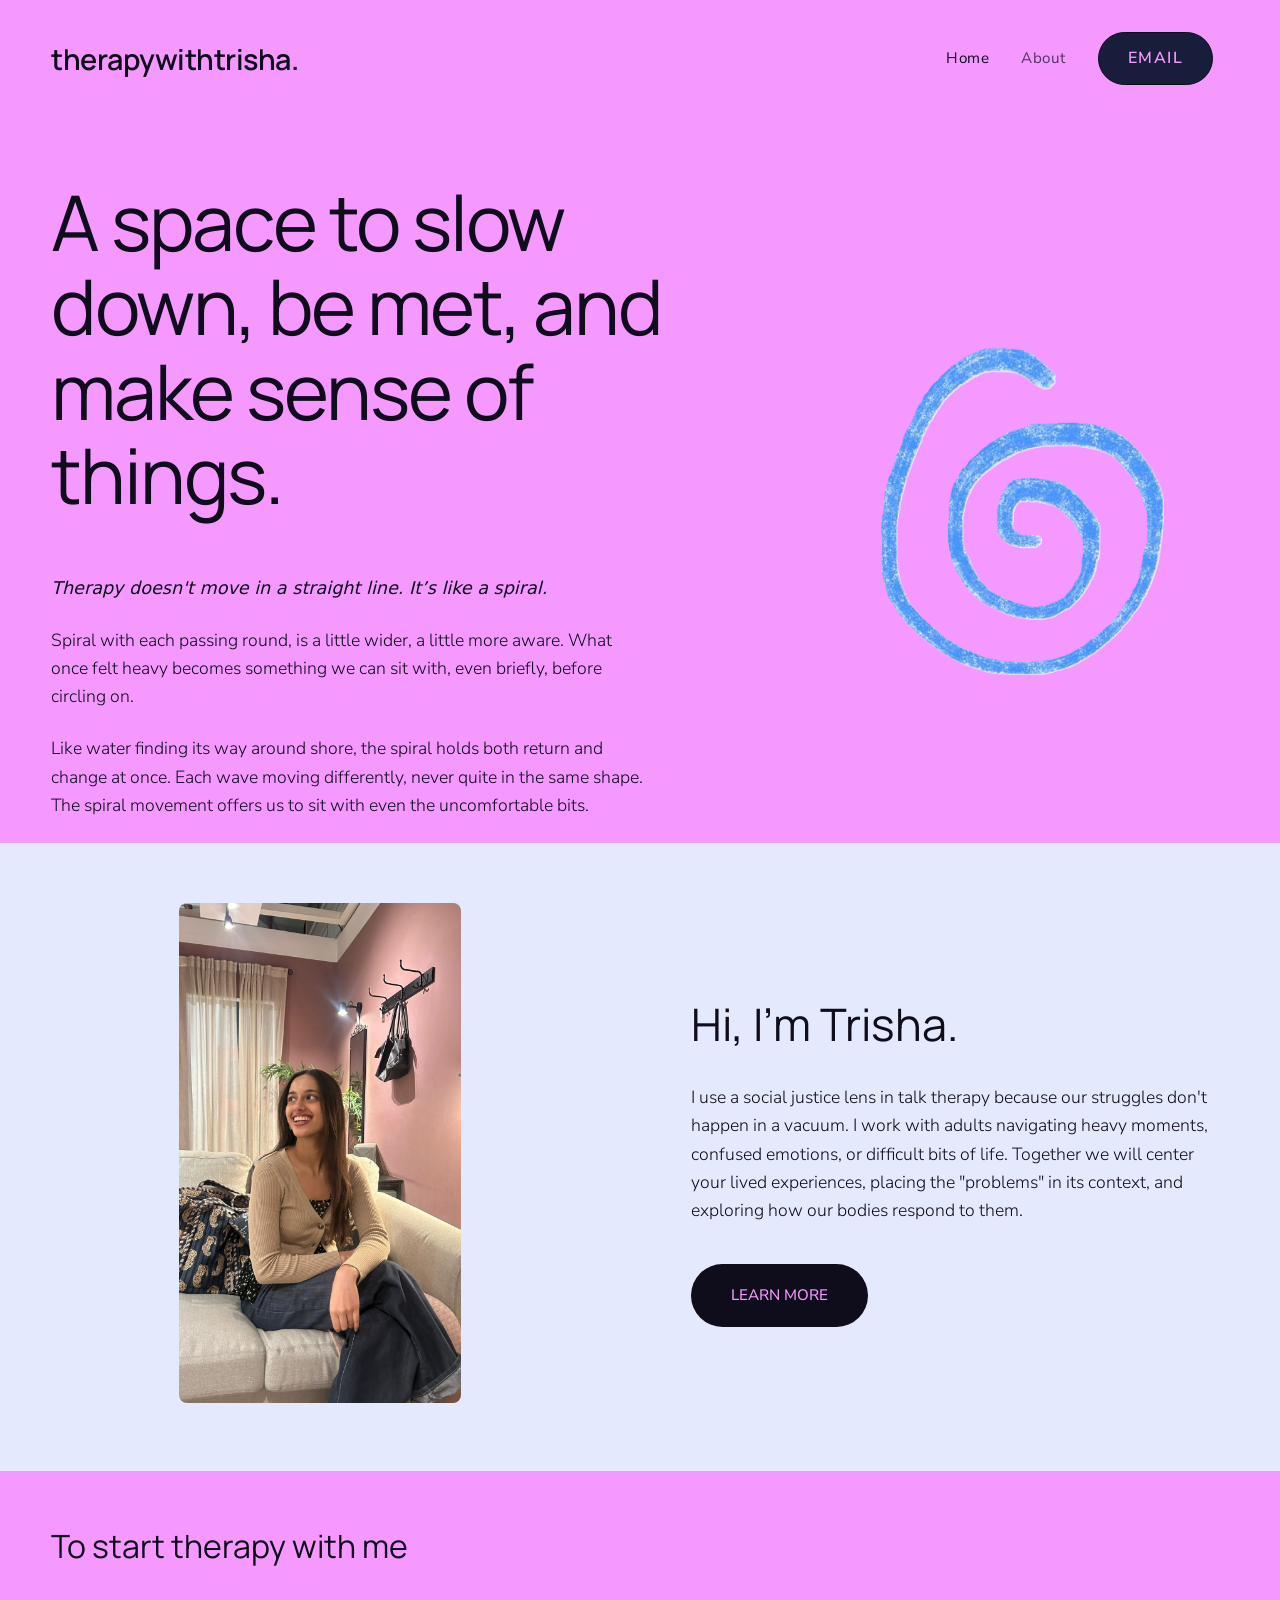
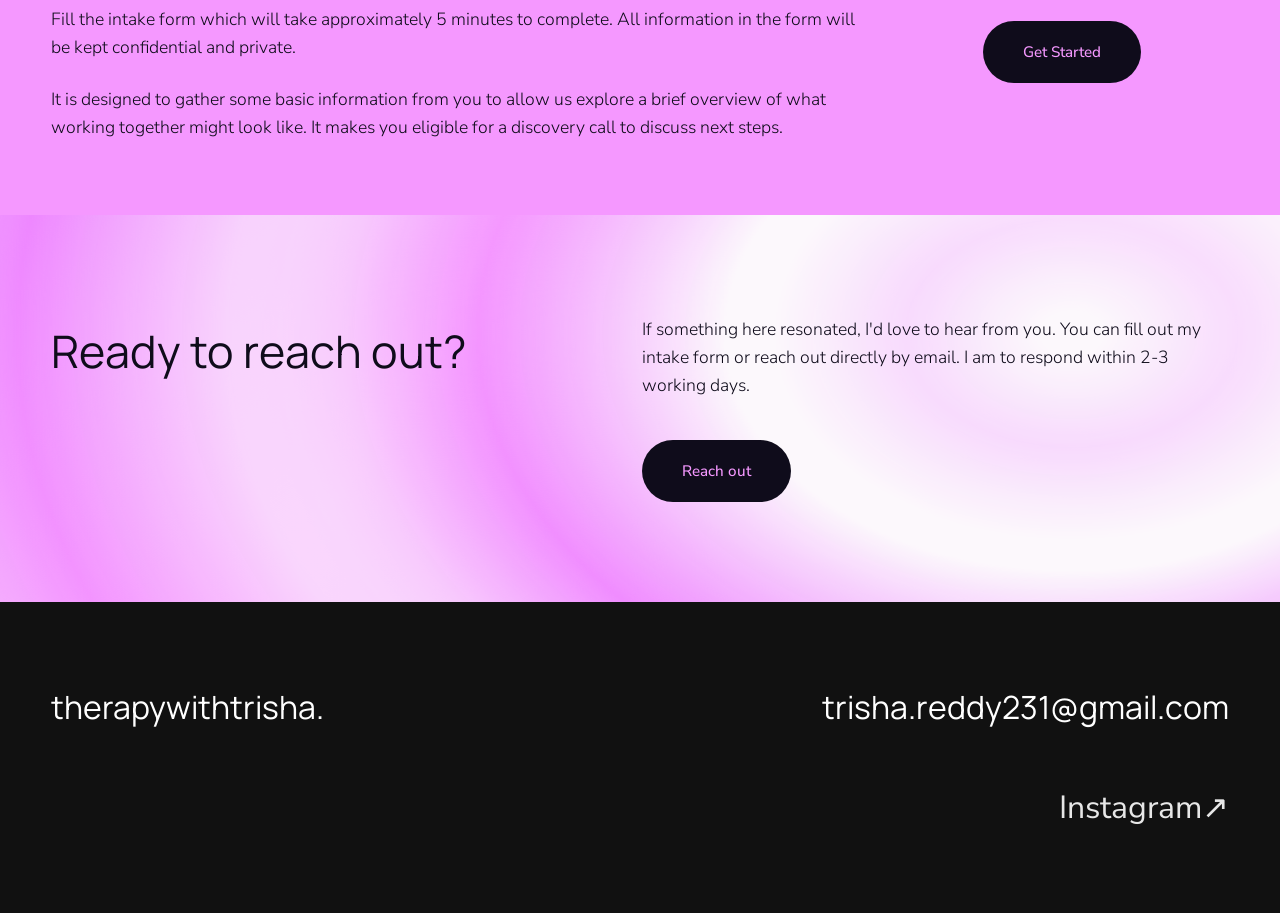
==== commit b434f8ab: "css layout; content;images" ====
--- a/index.html
+++ b/index.html
@@ -22,10 +22,11 @@
                 <nav class="main-nav">
                     <a href="/" class="active">Home</a>
                     <a href="/about.html">About</a>
+                    <div class="header-cta">
+                        <a href="mailto:trisha.reddy231@gmail.com?subject=New%20Intake" class="btn-email">EMAIL</a>
+                    </div>
                 </nav>
-                <div class="header-cta">
-                    <a href="mailto:trisha.reddy231@gmail.com?subject=New%20Intake" class="btn-email">EMAIL</a>
-                </div>
+                
             </div>
         </div>
     </header>
@@ -45,7 +46,7 @@
             </div>
             <div class="hero-right">
                 <div class="image-block spinning-spiral">
-                    <div class="spiral-graphic">🌀</div>
+                    <div class="spiral-graphic"><img src="media/spiral.png" alt="Spiral Graphic"></div>
                 </div>
             </div>
         </section>
@@ -54,13 +55,13 @@
             <div class="intro-container">
                 <div class="intro-left">
                     <div class="image-block">
-                        <img src="media/temp.png" alt="Therapy placeholder">
+                        <img src="media/home.jpeg" alt="Therapy placeholder">
                     </div>
                 </div>
                 <div class="intro-right">
                     <div class="text-block">
                         <h2>Hi, I'm Trisha.</h2>
-                        <p>Our struggles don't happen in a vacuum. I use a social justice lens to look at the problem. I’m a therapist working with adults navigating heavy moments, confused emotions, or difficult bits of life together.</p>
+                        <p>I use a social justice lens in talk therapy because our struggles don't happen in a vacuum. I work with adults navigating heavy moments, confused emotions, or difficult bits of life. Together we will center your lived experiences, placing the "problems" in its context, and exploring how our bodies respond to them. </p>
                         <a href="/about.html" class="btn-primary">LEARN MORE</a>
                     </div>
                 </div>
@@ -68,8 +69,8 @@
         </section>
 
         <section class="page-section section-bright grid-engine" id="onboarding">
-            <h3>To start therapy with me</h3>
             <div class="onboarding-content">
+                <h3>To start therapy with me</h3>
                 <div class="onboarding-text">
                     <p>Fill the intake form which will take approximately 5 minutes to complete. All information in the form will be kept confidential and private. </p>
                     <p>It is designed to gather some basic information from you to allow us explore a brief overview of what working together might look like. It makes you eligible for a discovery call to discuss next steps.</p>
@@ -99,14 +100,13 @@
         <div class="footer-container">
             <div class="footer-left">
                 <h2>therapywithtrisha.</h2>
-                <p>Made with ❤️ in Hyderabad</p>
             </div>
             <div class="footer-right">
                 <h2>trisha.reddy231@gmail.com</h2>
                 <div class="social-links">
-                    <a href="#">Twitter</a>
-                    <a href="#">Instagram</a>
-                    <a href="#">Facebook</a>
+                    <!-- <a href="#">Twitter</a> -->
+                    <a href="https://www.instagram.com/therapywithtrisha/" target="_blank">Instagram↗</a>
+                    <!-- <a href="#">Facebook</a> -->
                 </div>
             </div>
             <canvas id="canvas-radial"></canvas>
--- a/styles.css
+++ b/styles.css
@@ -8,11 +8,9 @@
     --bg-light: #f3f0e9;        /* Slightly warmer warm gray */
     --text-primary: #0F0C1B;    /* Off-black */
     --btn-primary-bg: hsl(229.71, 43.21%, 15.88%);   /* Vivid Orchid Pink from screenshot */
-    --text-muted: #1a1a1a;      /* Charcoal */
     --font-heading: 'Manrope', sans-serif;
     --font-sans: 'Nunito Sans', system-ui, sans-serif;
     --site-max-width: 1500px;
-    --gutter: 11px;
 }
 
 * {
@@ -103,31 +101,41 @@
 .main-nav {
     display: flex;
     align-items: center;
+    justify-content: center;
 }
 
 .main-nav a {
     text-decoration: none;
     color: var(--text-primary);
     margin: 0 1rem;
+    text-align: center;
     font-size: 0.95rem;
     letter-spacing: 0.5px;
     opacity: 0.7;
     transition: opacity 0.2s ease;
 }
 
+.header-cta {
+    display: flex;
+    justify-content: center;
+    align-items: center;
+}
+
 .main-nav a.active, .main-nav a:hover {
     opacity: 1;
 }
 
-.btn-email {
+.main-nav .btn-email {
     text-decoration: none;
     color: hsl(294.17,100%,79.8%);
     border: 1px solid var(--text-primary);
     border-radius: 100px;
     padding: 0.8rem 1.8rem;
-    font-size: 0.85rem;
+    margin: 0 1rem;
+    font-size: 1rem;
     letter-spacing: 1.5px;
     font-weight: 600;
+    opacity: 1;
     background: var(--btn-primary-bg);
     transition: all 0.3s ease;
 }
@@ -157,7 +165,7 @@
     margin: 0 auto;
     display: flex;
     flex-direction: column;
-    gap: 4rem;
+    gap: 2rem;
 }
 
 #hero, #onboarding {
@@ -247,13 +255,20 @@
 }
 
 #onboarding {
-    padding-top: 50px;
-    padding-bottom: 50px;
+    padding: 50px 0;
 }
 
 .onboarding-content {
     display: flex;
-    gap: 4rem;
+    flex-wrap: wrap;
+    align-items: flex-start;
+    gap: 2rem;
+    padding: 0 4vw;
+}
+
+#onboarding .onboarding-content > h3 {
+    flex: 0 0 100%;
+    margin-bottom: 0;
 }
 
 .onboarding-text {
@@ -297,15 +312,26 @@
    ========================================================================== */
 h1 {
     font-family: var(--font-heading);
-    font-size: clamp(3.5rem, 8vw, 5.5rem);
+    font-size: clamp(2.1rem, 6.4vw, 5.5rem);
     font-weight: 400;
     line-height: 1.1;
     letter-spacing: -2px;
-}
-
-h2, h3 {
+    margin-bottom: 1.5rem;
+}
+
+#hero .title-block h1 {
+    font-size: clamp(2rem, 6vw, 5.5rem);
+}
+
+h2 {
     font-family: var(--font-heading);
     font-size: clamp(2rem, 3.5vw, 3rem);
+    font-weight: 400;
+    margin-bottom: 1.5rem;
+}
+h3 {
+    font-family: var(--font-heading);
+    font-size: clamp(1.5rem, 2.5vw, 2rem);
     font-weight: 400;
     margin-bottom: 1.5rem;
 }
@@ -347,6 +373,13 @@
     transform-origin: center;
 }
 
+.spiral-graphic img {
+    width: clamp(220px, 28vw, 420px);
+    max-width: 100%;
+    height: auto;
+    display: block;
+}
+
 @keyframes smooth-spin {
     from { transform: rotate(0deg); }
     to { transform: rotate(360deg); }
@@ -403,8 +436,8 @@
     color: #ffffff;
     margin-left: 2rem;
     text-decoration: none;
-    font-size: 0.9rem;
-    opacity: 0.6;
+    font-size: 2rem;
+    opacity: 0.9;
     transition: opacity 0.2s ease;
 }
 
@@ -424,17 +457,176 @@
 }
 
 /* ==========================================================================
-   6. RESPONSIVE ENGINE (MOBILE)
+   ABOUT PAGE LAYOUT
    ========================================================================== */
+
+#about-hero {
+    background: linear-gradient(180deg, #F598FF 0%, rgba(235, 176, 255, 0) 100%);
+    padding-top: 200px;
+}
+
+.about-hero-container {
+    max-width: var(--site-max-width);
+    margin: 0 auto;
+    padding: 0 4vw;
+    display: flex;
+    align-items: center;
+    gap: 6rem;
+    width: 100%;
+}
+
+.about-hero-left {
+    flex: 1.2;
+}
+
+.about-hero-right {
+    flex: 0.8;
+    display: flex;
+    justify-content: flex-end;
+}
+
+.about-hero-right .about-profile-img {
+    width: 100%;
+    max-width: 450px;
+}
+
+.about-hero-right .about-profile-img img {
+    width: 100%;
+    aspect-ratio: 4 / 5;
+    object-fit: cover;
+    border-radius: 12px;
+}
+
+#about-approach {
+    text-align: center;
+    padding: 100px 4vw;
+}
+
+#about-approach .approach-header,
+#about-approach .approach-statement {
+    max-width: 800px;
+    width: 100%;
+    margin-left: auto;
+    margin-right: auto;
+}
+
+.highlight-line {
+    text-decoration: underline;
+    margin-top: 2rem;
+    font-weight: 500;
+}
+
+#about-framework {
+    padding: 100px 4vw;
+}
+
+#about-framework .framework-title,
+#about-framework .framework-lists,
+#about-framework .framework-modal {
+    max-width: 800px;
+    width: 100%;
+    margin-left: auto;
+    margin-right: auto;
+}
+
+#about-framework .framework-title {
+    text-align: center;
+}
+
+#about-framework .framework-title h2 {
+    text-align: center;
+    margin-bottom: 2rem;
+}
+
+#about-framework .framework-title h3 {
+    max-width: 100%;
+    margin: 0 0 3rem 0;
+    padding: 0;
+}
+
+.framework-lists {
+    display: flex;
+    justify-content: space-between;
+    gap: 3rem;
+    padding: 0;
+}
+
+.framework-lists ul {
+    list-style: none;
+}
+
+.framework-lists ul li {
+    font-size: 1.2rem;
+    margin-bottom: 1rem;
+    position: relative;
+    padding-left: 1.5rem;
+}
+
+.framework-lists ul li::before {
+    content: "→";
+    position: absolute;
+    left: 0;
+    color: var(--text-primary);
+}
+
+.framework-modal {
+    margin: 0 auto;
+    text-align: center;
+    padding: 0;
+}
+
+.pillars-stack {
+    margin-top: 3rem;
+    display: flex;
+    flex-direction: column;
+    gap: 1rem;
+    font-weight: 700;
+    font-style: normal;
+    border: none;
+}
+
 @media (max-width: 960px) {
+    .grid-engine {
+        gap: 1rem;
+    }
+    .about-hero-container {
+        flex-direction: column;
+        gap: 4rem;
+    }
+
+    .about-hero-left, .about-hero-right {
+        flex: none;
+        width: 100%;
+    }
+
+    .about-hero-right {
+        justify-content: center;
+    }
+
+    .framework-lists {
+        flex-direction: column;
+        gap: 2rem;
+        align-items: flex-start;
+    }
+}
+
+@media (max-width: 800px) {
+    .grid-engine {
+        gap: 0.5rem;
+    }
+
+    h2, h3, p {
+        margin-bottom: 0;
+    }
+
     body.menu-open {
         overflow: hidden;
     }
 
-    .header-container {
-        flex-direction: row;
-        justify-content: space-between;
-        padding: 1.5rem 4vw;
+    .header-container { padding: 1.5rem 4vw; }
+
+    .header-right {
+        gap: 1rem;
     }
 
     .menu-toggle {
@@ -446,15 +638,18 @@
         position: fixed;
         top: 0;
         right: -100%;
-        width: 100%;
-        height: 100vh;
+        width: min(84vw, 360px);
+        max-width: 100%;
+        height: 100dvh;
         background-color: var(--bg-bright);
         flex-direction: column;
         justify-content: center;
         align-items: center;
         transition: right 0.4s cubic-bezier(0.77, 0, 0.175, 1);
         z-index: 1000;
-        padding: 2rem;
+        padding: 5rem 1.5rem 2rem;
+        box-shadow: -14px 0 40px rgba(0, 0, 0, 0.14);
+        overflow-y: auto;
     }
 
     .main-nav.active {
@@ -462,14 +657,26 @@
     }
 
     .main-nav a {
-        font-size: 2rem;
-        margin: 1.5rem 0;
+        font-size: clamp(1.25rem, 5vw, 1.6rem);
+        margin: 0.45rem 0;
         font-family: var(--font-heading);
+        width: auto;
+        padding: 0.7rem 0;
+        overflow-wrap: anywhere;
+        text-align: center;
     }
 
     .header-cta {
-        order: 1;
-        margin-right: 1.5rem;
+        order: 3;
+        margin-right: 0;
+        margin-top: 0.6rem;
+        width: 100%;
+        display: flex;
+        justify-content: center;
+    }
+
+    .main-nav .btn-email {
+        margin: 0;
     }
 
     .btn-email {
@@ -479,13 +686,14 @@
 
     #hero,
     #hero .hero-content-bottom,
-    #intro,
-    .cta-container,
+    #final-cta .cta-container,
     #onboarding .onboarding-content,
     #about-hero {
         flex-direction: column;
         gap: 2rem;
         text-align: left;
+        width: 100%;
+        padding: 0 3rem;
     }
 
     .cta-left, .cta-right {
@@ -515,6 +723,10 @@
         order: 2;
     }
 
+    #final-cta {
+        padding: 50px 0;
+    }
+
     #hero {
         padding-top: 120px;
     }
@@ -526,161 +738,137 @@
 
     .footer-container {
         flex-direction: column;
-        gap: 3rem;
+        gap: 2rem;
         text-align: left;
     }
 
     .footer-right {
         align-items: flex-start;
         text-align: left;
+        width: 100%;
+        max-width: 100%;
+    }
+
+    .site-footer h2 {
+        overflow-wrap: anywhere;
+        word-break: break-word;
+    }
+
+    .site-footer .social-links {
+        display: flex;
+        flex-wrap: wrap;
+        gap: 0.8rem 1.4rem;
     }
 
     .footer-right .social-links a {
         margin-left: 0;
-        margin-right: 2rem;
-    }
-}
-
-/* ==========================================================================
-   ABOUT PAGE LAYOUT
-   ========================================================================== */
-
-#about-hero {
-    background: linear-gradient(180deg, #F598FF 0%, rgba(235, 176, 255, 0) 100%);
-    padding-top: 200px;
-}
-
-.about-hero-container {
-    max-width: var(--site-max-width);
-    margin: 0 auto;
-    padding: 0 4vw;
-    display: flex;
-    align-items: center;
-    gap: 6rem;
-    width: 100%;
-}
-
-.about-hero-left {
-    flex: 1.2;
-}
-
-.about-hero-right {
-    flex: 0.8;
-    display: flex;
-    justify-content: flex-end;
-}
-
-.about-hero-right .about-profile-img {
-    width: 100%;
-    max-width: 450px;
-}
-
-.about-hero-right .about-profile-img img {
-    width: 100%;
-    aspect-ratio: 4 / 5;
-    object-fit: cover;
-    border-radius: 12px;
-}
-
-#about-approach {
-    text-align: center;
-    padding: 100px 4vw;
-}
-
-#about-approach .approach-header,
-#about-approach .approach-statement {
-    max-width: 800px;
-    margin-left: auto;
-    margin-right: auto;
-}
-
-.highlight-line {
-    text-decoration: underline;
-    margin-top: 2rem;
-    font-weight: 500;
-}
-
-#about-framework {
-    padding: 100px 0;
-}
-
-#about-framework .framework-title {
-    text-align: center;
-}
-
-#about-framework .framework-title h2 {
-    text-align: center;
-    margin-bottom: 2rem;
-}
-
-#about-framework .framework-title h3 {
-    max-width: var(--site-max-width);
-    margin: 0 auto 4rem auto;
-    padding: 0 4vw;
-}
-
-.framework-lists {
-    display: flex;
-    justify-content: center;
-    gap: 8rem;
-    max-width: var(--site-max-width);
-    margin: 0 auto;
-    padding: 0 4vw;
-}
-
-.framework-lists ul {
-    list-style: none;
-}
-
-.framework-lists ul li {
-    font-size: 1.2rem;
-    margin-bottom: 1rem;
-    position: relative;
-    padding-left: 1.5rem;
-}
-
-.framework-lists ul li::before {
-    content: "→";
-    position: absolute;
-    left: 0;
-    color: var(--text-primary);
-}
-
-.framework-modal {
-    max-width: 800px;
-    margin: 6rem auto 0 auto;
-    text-align: center;
-    padding: 0 4vw;
-}
-
-.pillars-stack {
-    margin-top: 3rem;
-    display: flex;
-    flex-direction: column;
-    gap: 1rem;
-    font-weight: 700;
-    font-style: normal;
-    border: none;
-}
-
-@media (max-width: 960px) {
-    .about-hero-container {
-        flex-direction: column;
-        gap: 4rem;
-    }
-
-    .about-hero-left, .about-hero-right {
-        flex: none;
-        width: 100%;
-    }
-
-    .about-hero-right {
-        justify-content: center;
+        margin-right: 0;
+    }
+
+    #about-approach,
+    #about-framework {
+        padding: 64px 4vw;
+        text-align: left;
+    }
+
+    #about-approach .approach-header,
+    #about-approach .approach-statement,
+    #about-framework .framework-title,
+    #about-framework .framework-lists,
+    #about-framework .framework-modal {
+        max-width: 100%;
+        margin-left: 0;
+        margin-right: 0;
+    }
+
+    #about-framework .framework-title,
+    #about-framework .framework-title h2,
+    #about-framework .framework-title h3,
+    .framework-modal {
+        text-align: left;
+    }
+
+    #about-framework .framework-title h3 {
+        margin: 0 0 1.5rem 0;
     }
 
     .framework-lists {
-        flex-direction: column;
+        gap: 1rem;
+    }
+}
+
+@media (max-width: 390px) {
+    .header-container {
+        padding: 1rem;
+    }
+
+    .site-header .logo a {
+        font-size: 1.2rem;
+        letter-spacing: -0.2px;
+    }
+
+    .menu-toggle {
+        width: 26px;
+        height: 18px;
+    }
+
+    .main-nav {
+        width: min(90vw, 320px);
+        padding: 5.8rem 1rem 1.5rem;
+    }
+
+    .page-section {
+        padding: 110px 0 56px 0;
+    }
+
+    #hero {
+        padding-top: 104px;
+        gap: 1.25rem;
+    }
+
+    h1 {
+        font-size: clamp(2rem, 11vw, 2.6rem);
+        letter-spacing: -1px;
+        overflow-wrap: anywhere;
+    }
+
+    h2, h3 {
+        font-size: clamp(1.55rem, 7.8vw, 2rem);
+        overflow-wrap: anywhere;
+    }
+
+    p {
+        font-size: clamp(0.98rem, 4.3vw, 1.08rem);
+    }
+
+    .spiral-graphic {
+        font-size: 7rem;
+    }
+
+    .spiral-graphic img {
+        width: clamp(140px, 52vw, 210px);
+    }
+
+    .footer-container {
         gap: 2rem;
-        align-items: flex-start;
-    }
-}
+    }
+
+    .site-footer h2, .social-links a {
+        font-size: clamp(0.9rem, 4.5vw, 1rem);
+    }
+
+    #about-approach,
+    #about-framework {
+        padding: 52px 1rem;
+    }
+
+    .framework-lists ul li {
+        font-size: 1.05rem;
+        margin-bottom: 0.85rem;
+    }
+
+    .highlight-line {
+        margin-top: 1rem;
+    }
+}
+
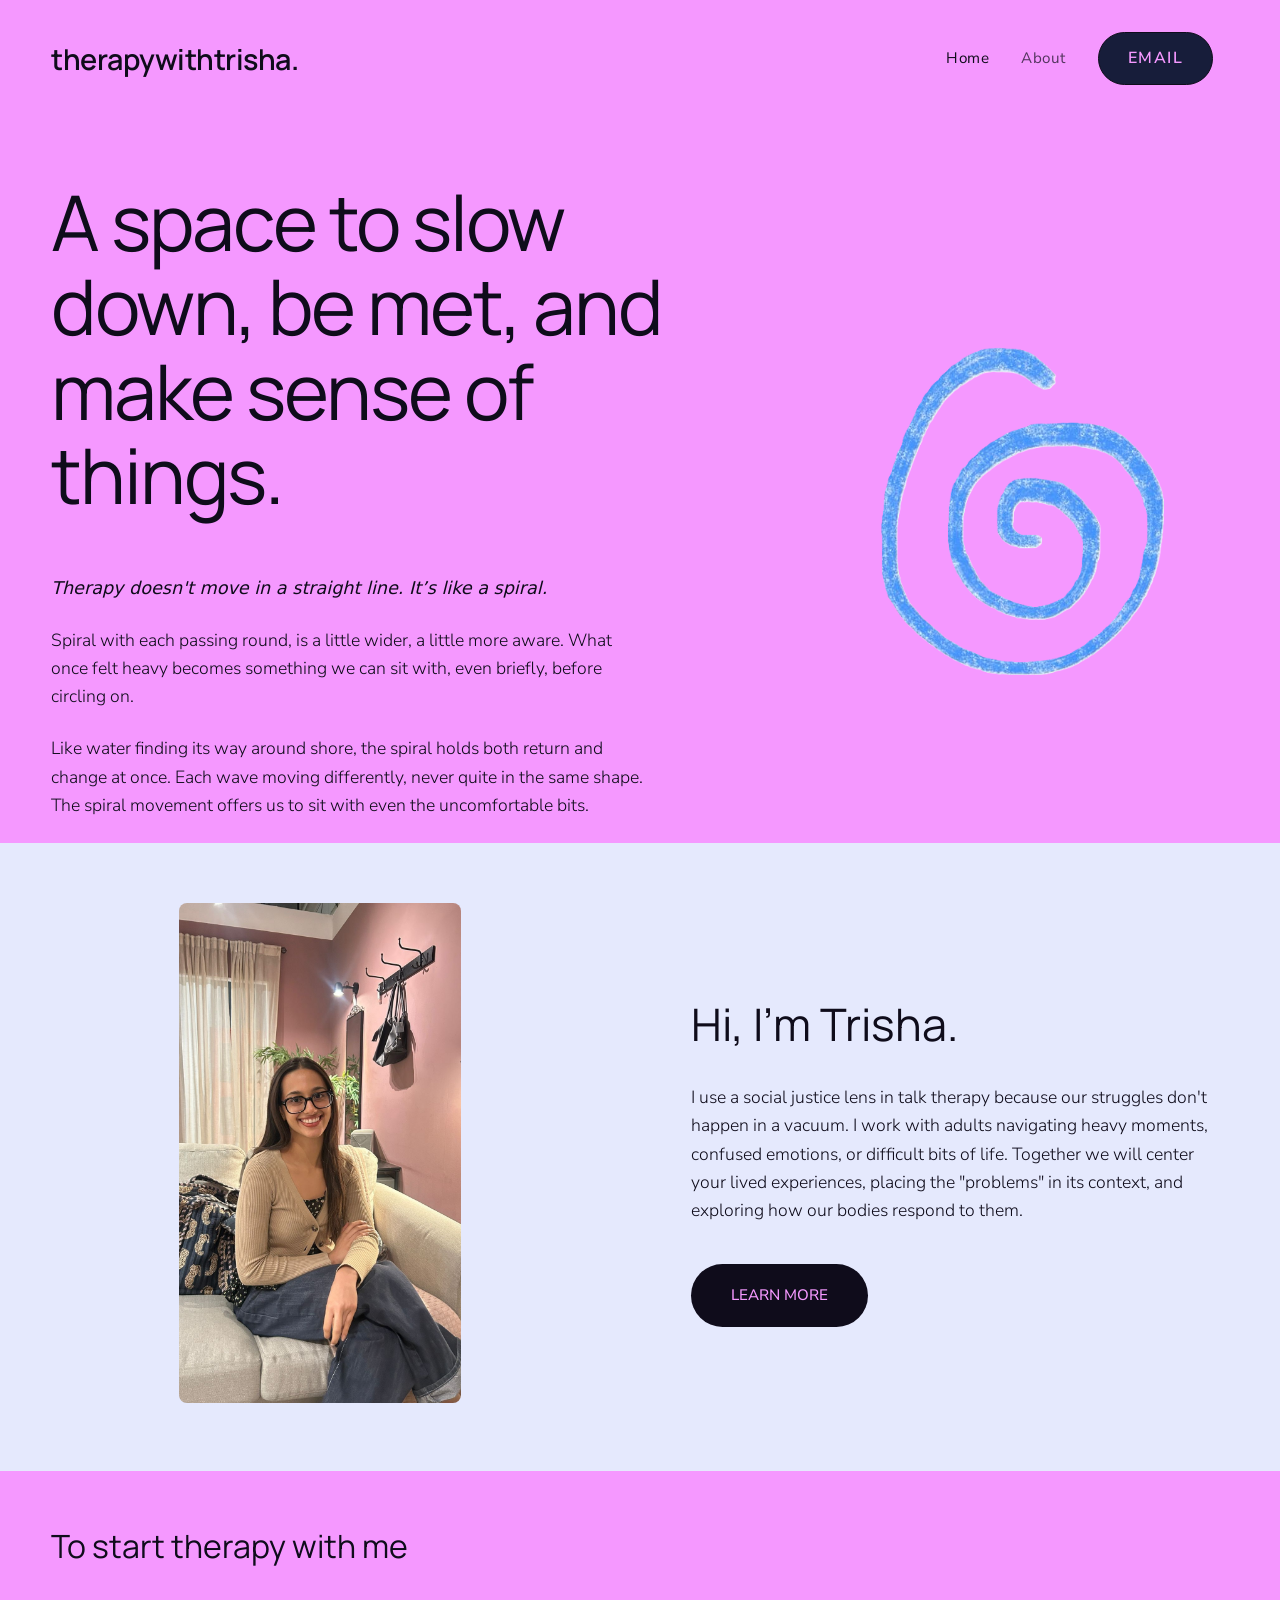
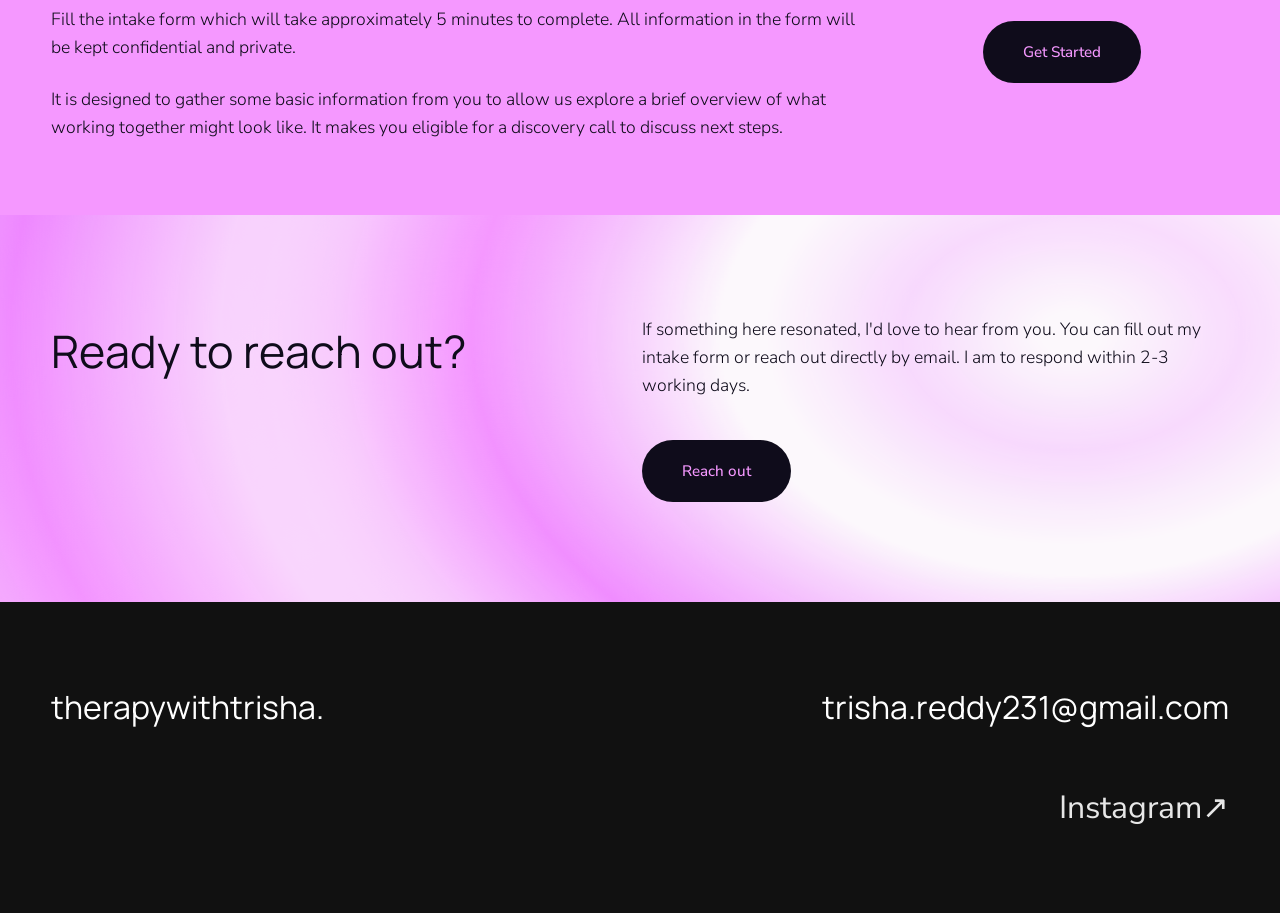
==== commit da53466c: "photos, about-fix, ig-fix" ====
--- a/index.html
+++ b/index.html
@@ -3,7 +3,55 @@
 <head>
     <meta charset="UTF-8">
     <meta name="viewport" content="width=device-width, initial-scale=1.0">
-    <title>therapywithtrisha.</title>
+        <title>therapywithtrisha.</title>
+        <meta name="description" content="Looking for an online therapist in Mumbai? Trisha offers trauma-informed, queer-affirmative therapy using Narrative, DBT, ACT, and IFS approaches. Book a secure online session.">
+        <meta name="robots" content="index, follow">
+        <link rel="canonical" href="https://www.therapy-with-trisha.netlify.app/">
+
+        <meta property="og:type" content="website">
+        <meta property="og:title" content="Trisha | Trauma-Informed Online Therapist in Mumbai">
+        <meta property="og:description" content="Looking for an online therapist in Mumbai? Trisha offers trauma-informed, queer-affirmative therapy using Narrative, DBT, ACT, and IFS approaches. Book a secure online session.">
+        <meta property="og:url" content="https://www.therapy-with-trisha.netlify.app/">
+        <meta property="og:site_name" content="therapywithtrisha.">
+        <meta property="og:image" content="https://www.therapy-with-trisha.netlify.app/media/home.jpeg">
+
+        <meta name="twitter:card" content="summary_large_image">
+        <meta name="twitter:title" content="Trisha | Trauma-Informed Online Therapist in Mumbai">
+        <meta name="twitter:description" content="Looking for an online therapist in Mumbai? Trisha offers trauma-informed, queer-affirmative therapy using Narrative, DBT, ACT, and IFS approaches. Book a secure online session.">
+        <meta name="twitter:image" content="https://www.therapy-with-trisha.netlify.app/media/home.jpeg">
+
+        <script type="application/ld+json">
+        {
+            "@context": "https://schema.org",
+            "@type": "MentalHealthProfessional",
+            "name": "Trisha",
+            "url": "https://www.therapy-with-trisha.netlify.app/",
+            "email": "trisha.reddy231@gmail.com",
+            "address": {
+                "@type": "PostalAddress",
+                "addressLocality": "Mumbai",
+                "addressRegion": "Maharashtra",
+                "addressCountry": "IN"
+            },
+            "areaServed": ["Mumbai", "India", "Online"],
+            "knowsAbout": [
+                "Trauma-informed care",
+                "Queer-affirmative therapy",
+                "Narrative Therapy",
+                "DBT",
+                "ACT",
+                "IFS"
+            ],
+            "medicalSpecialty": [
+                "Trauma-informed care",
+                "Queer-affirmative therapy",
+                "Narrative Therapy",
+                "DBT",
+                "ACT",
+                "IFS"
+            ]
+        }
+        </script>
     <link rel="stylesheet" href="styles.css">
 </head>
 <body>
@@ -105,7 +153,7 @@
                 <h2>trisha.reddy231@gmail.com</h2>
                 <div class="social-links">
                     <!-- <a href="#">Twitter</a> -->
-                    <a href="https://www.instagram.com/therapywithtrisha/" target="_blank">Instagram↗</a>
+                    <a href="https://www.instagram.com/therapywith.trisha/" target="_blank">Instagram↗</a>
                     <!-- <a href="#">Facebook</a> -->
                 </div>
             </div>
--- a/styles.css
+++ b/styles.css
@@ -576,7 +576,7 @@
 }
 
 .pillars-stack {
-    margin-top: 3rem;
+    margin-top: 2rem;
     display: flex;
     flex-direction: column;
     gap: 1rem;
@@ -592,6 +592,7 @@
     .about-hero-container {
         flex-direction: column;
         gap: 4rem;
+        margin-top: 120px;
     }
 
     .about-hero-left, .about-hero-right {
@@ -601,6 +602,7 @@
 
     .about-hero-right {
         justify-content: center;
+        padding-bottom: 2rem;
     }
 
     .framework-lists {
@@ -693,7 +695,7 @@
         gap: 2rem;
         text-align: left;
         width: 100%;
-        padding: 0 3rem;
+        padding: 0 2rem;
     }
 
     .cta-left, .cta-right {
@@ -767,7 +769,7 @@
 
     #about-approach,
     #about-framework {
-        padding: 64px 4vw;
+        padding: 2rem 2rem;
         text-align: left;
     }
 
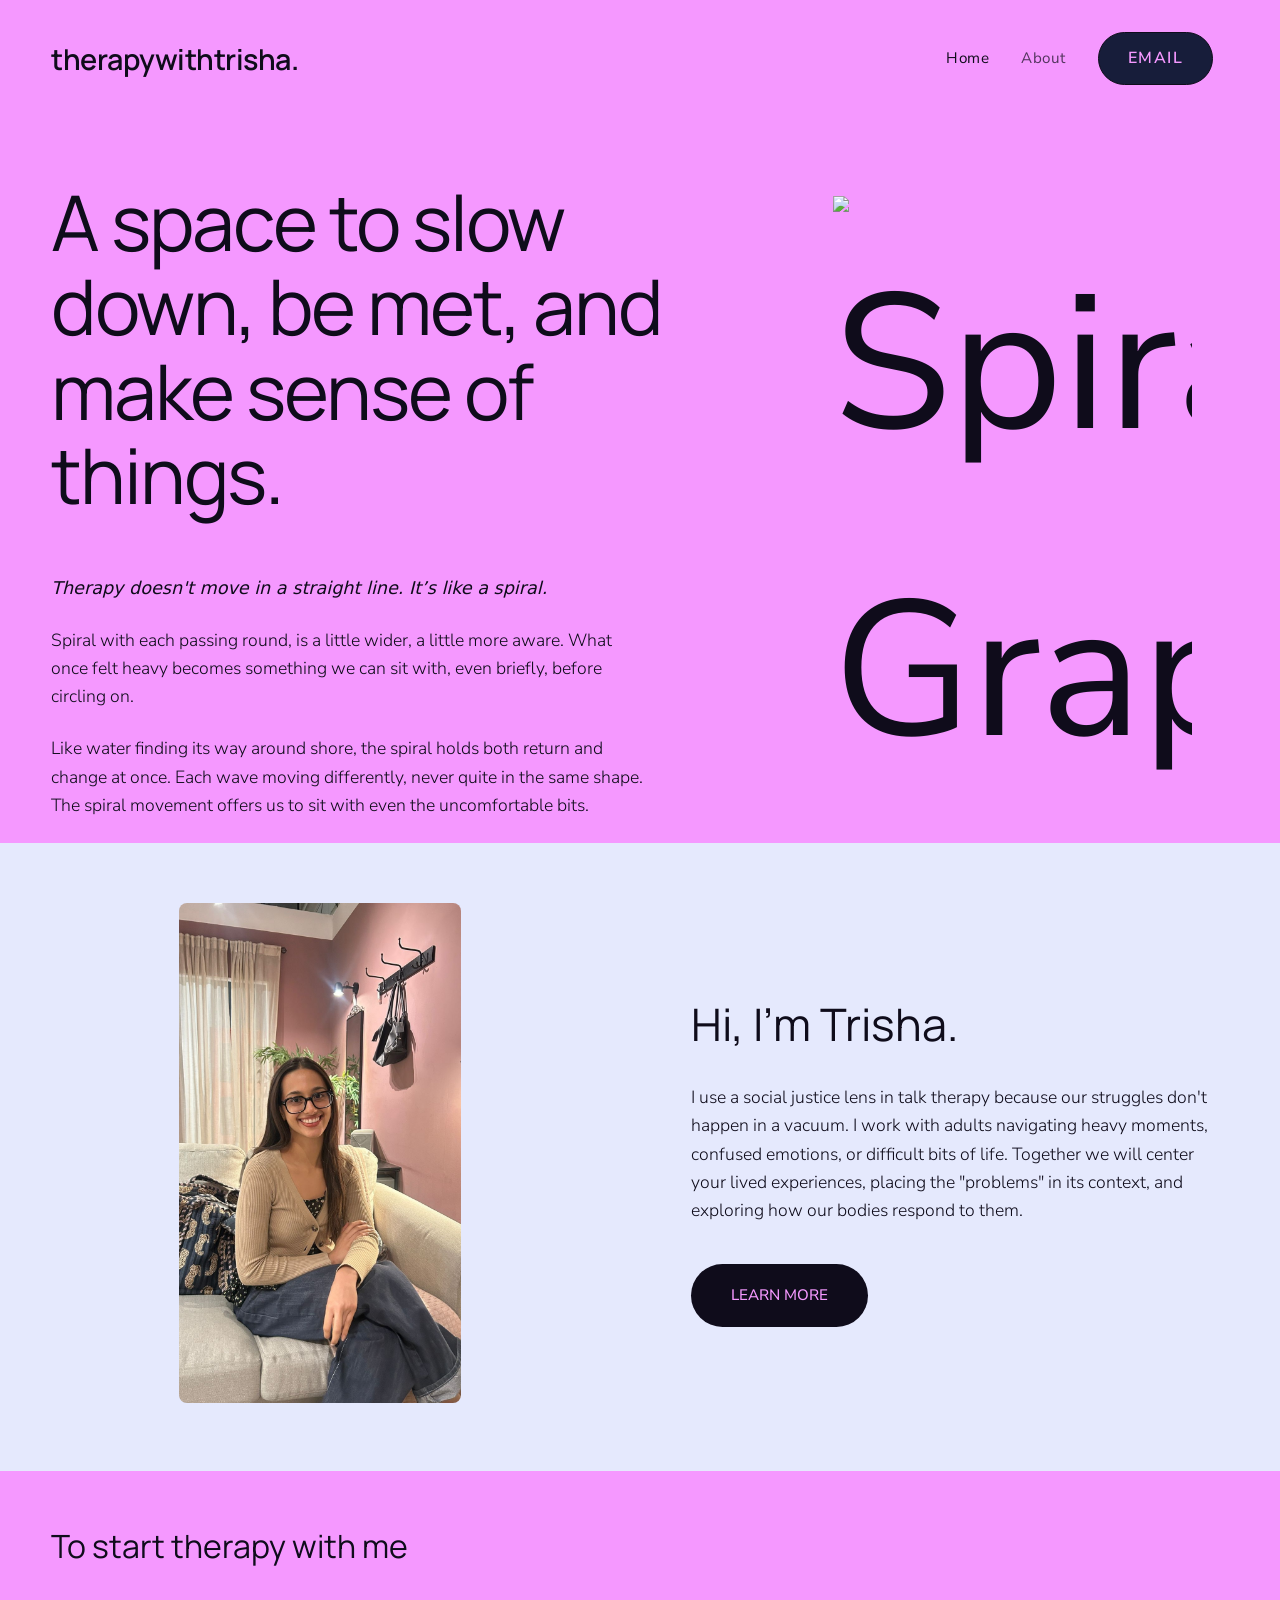
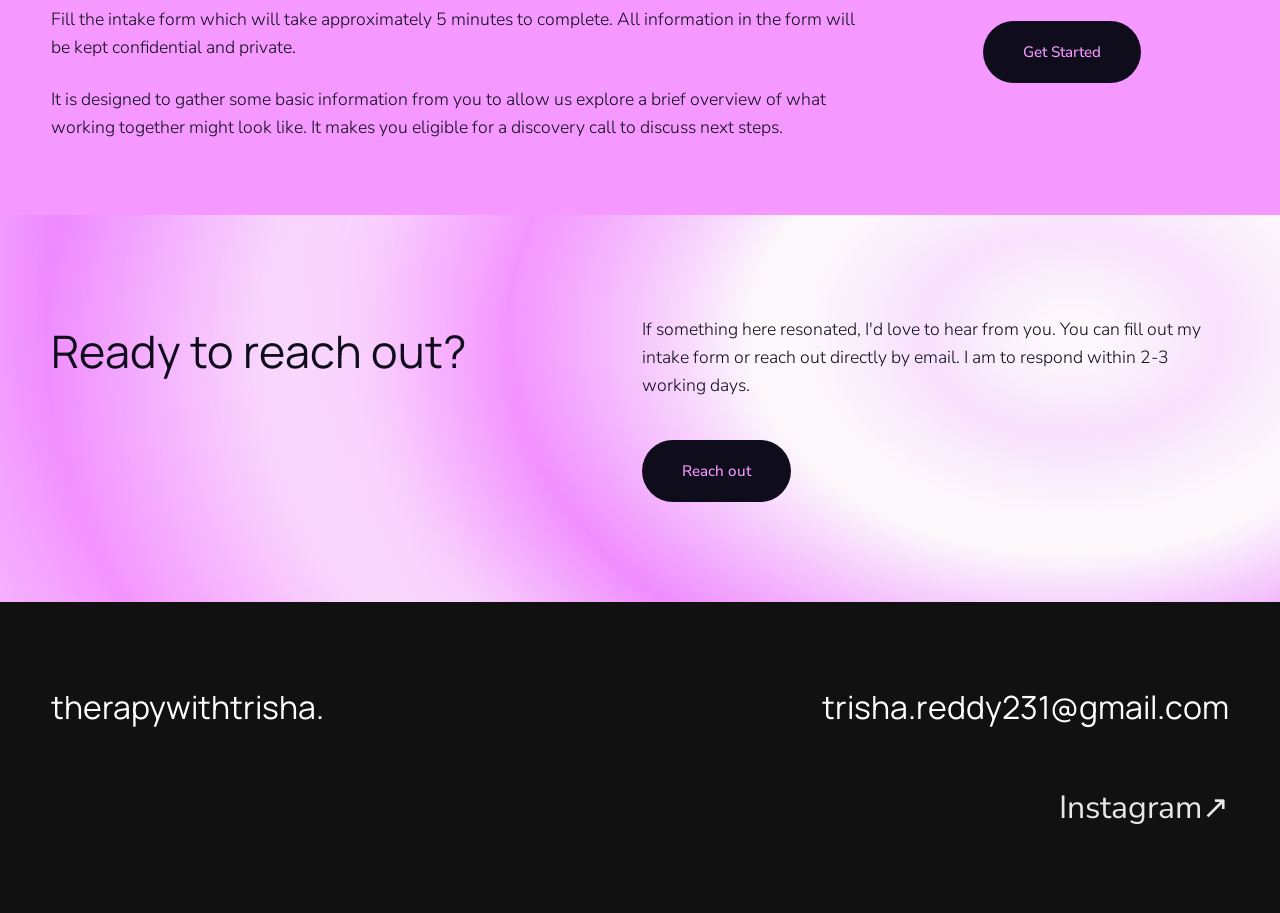
==== commit 922c2485: "spiral replace" ====
--- a/index.html
+++ b/index.html
@@ -94,7 +94,7 @@
             </div>
             <div class="hero-right">
                 <div class="image-block spinning-spiral">
-                    <div class="spiral-graphic"><img src="media/spiral.png" alt="Spiral Graphic"></div>
+                    <div class="spiral-graphic"><img src="media/spiral.PNG" alt="Spiral Graphic"></div>
                 </div>
             </div>
         </section>
